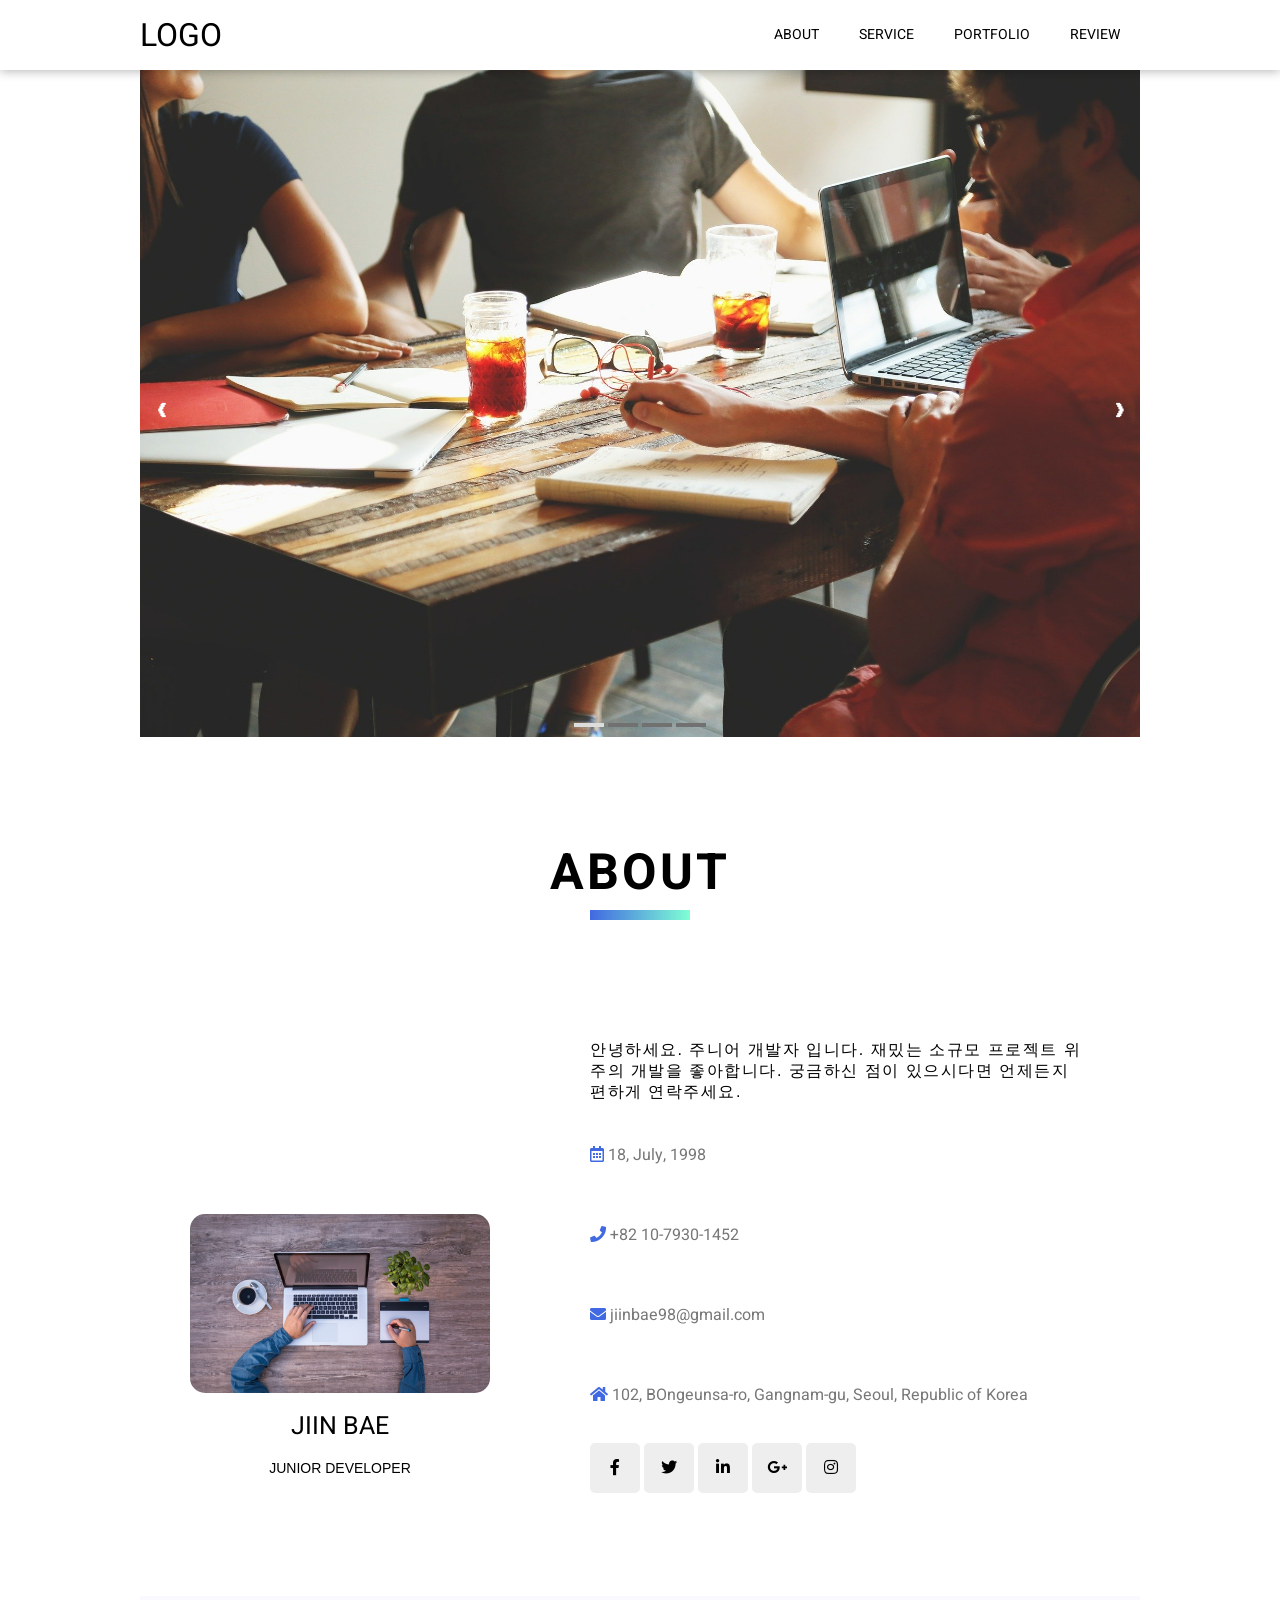
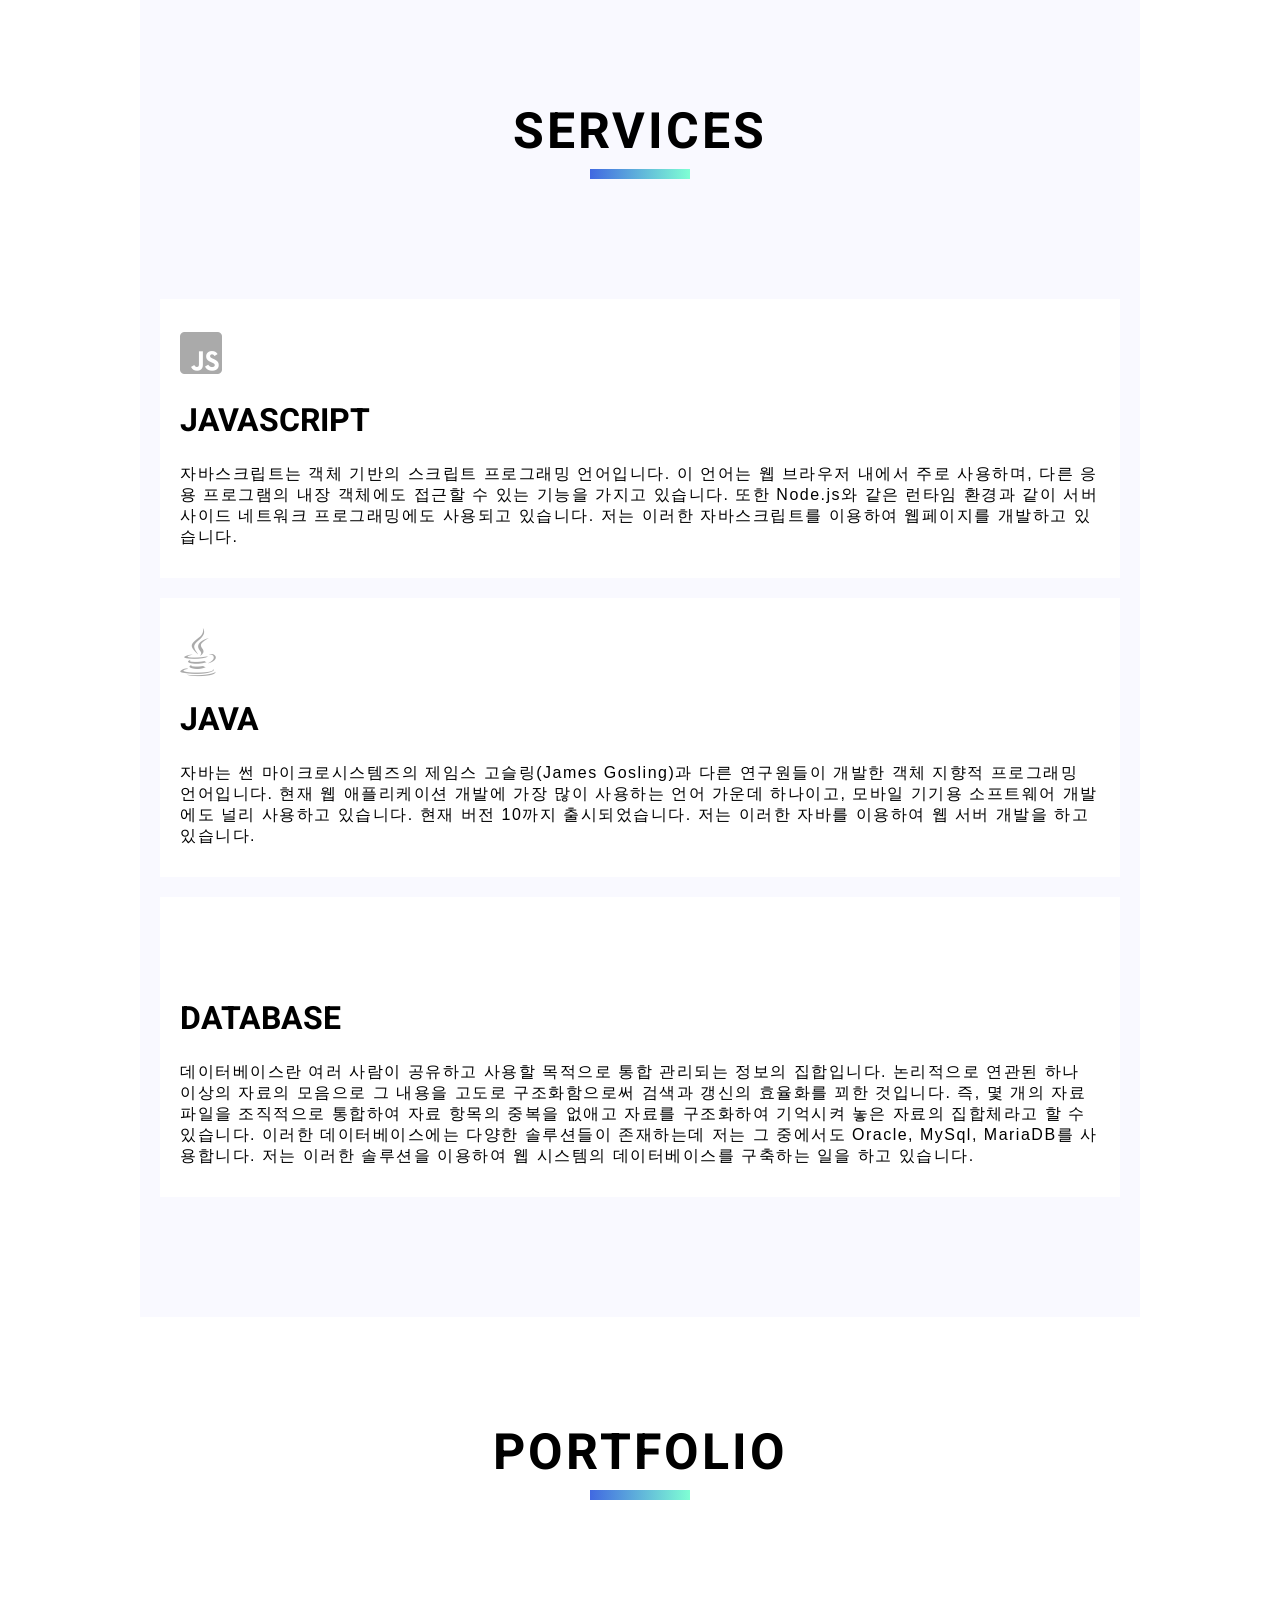
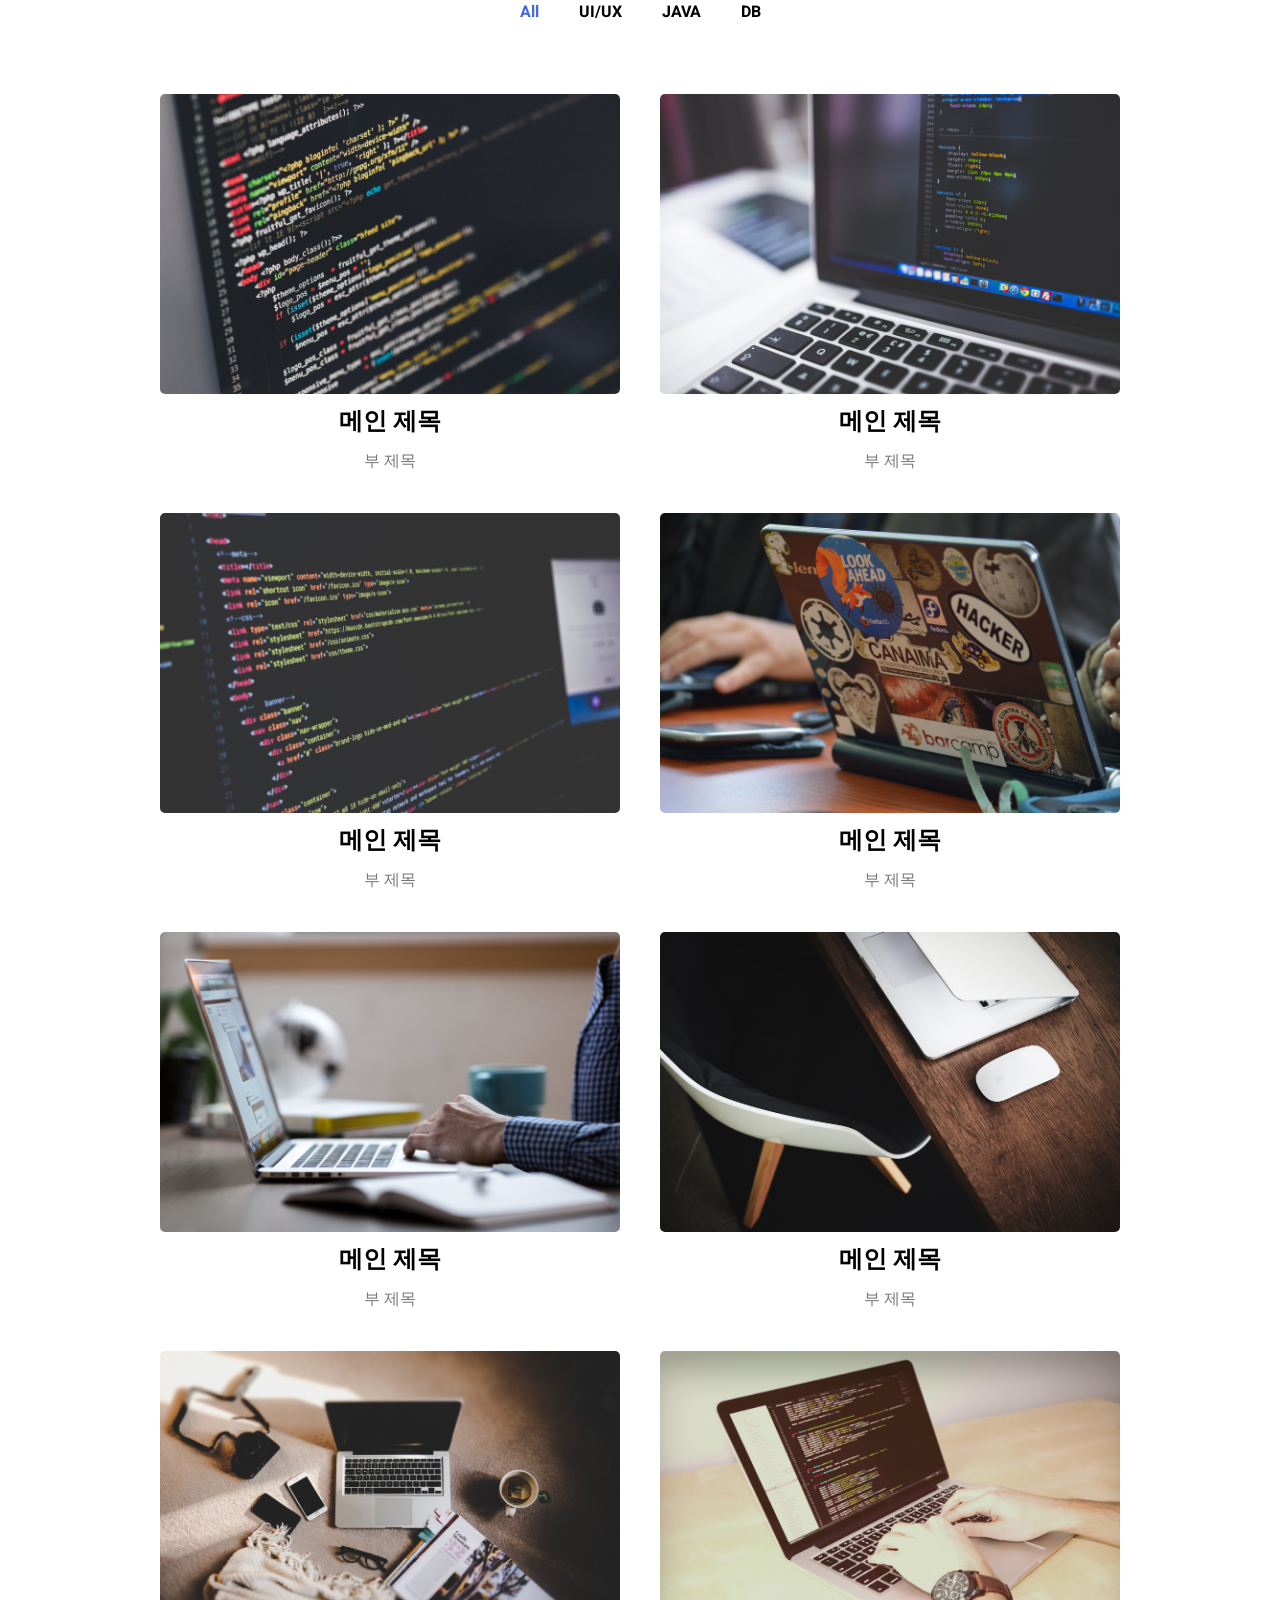
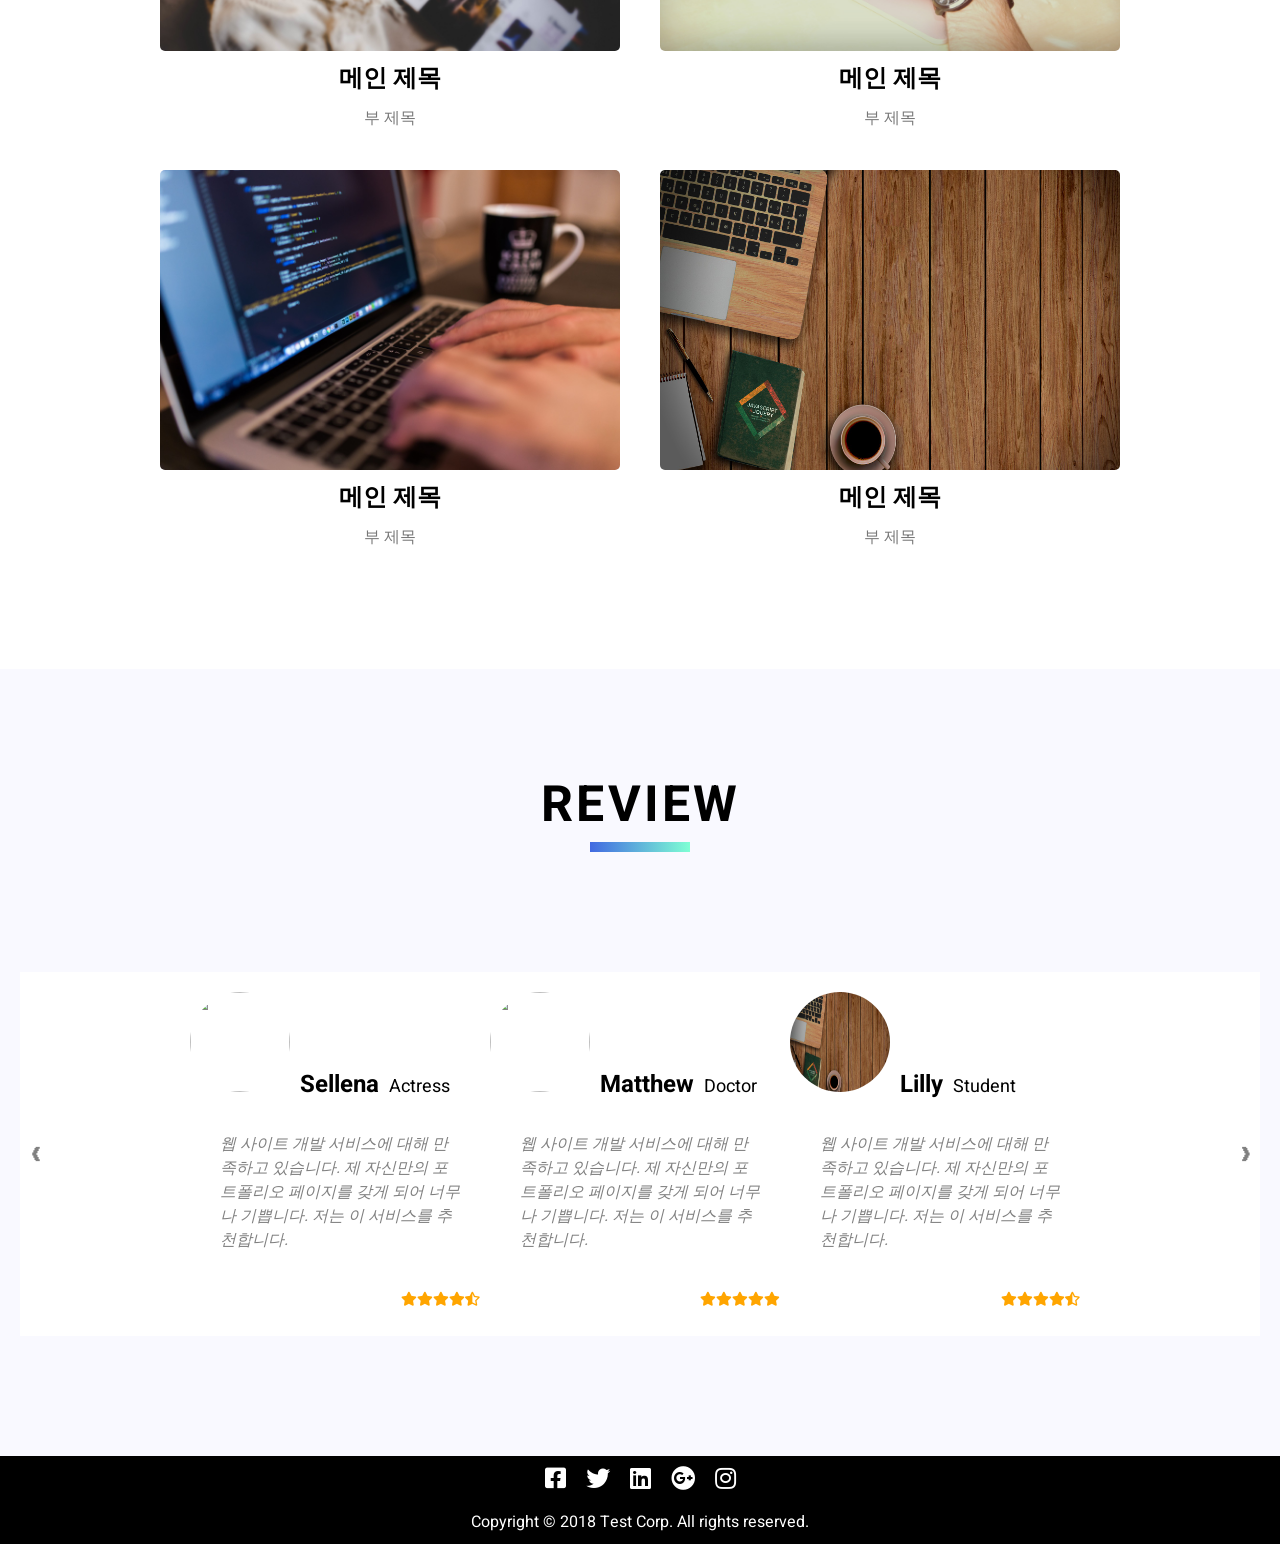
==== index.html @ 2b0decb5 "portfolio_page" ====
<!DOCTYPE html>
<html lang = "ko">

    <head>
        <meta charset= "UTF-8">
        <meta http-equiv= "X-UA-Compatible" content = "IE-edge">
        <meta name= "viewpoint" content = "width-device-width, initial-scale-1.0, maximum-scale-1.0, miminimum-scale-1.0, user-scalable-no">

        <title>Portfolio - Navbar </title>

        <link rel="stylesheet" href="https://use.fontawesome.com/releases/v5.13.0/css/all.css" integrity="sha384-Bfad6CLCknfcloXFOyFnlgtENryhrpZCe29RTifKEixXQZ38WheV+i/6YWSzkz3V" crossorigin="anonymous">
        <link href="https://fonts.googleapis.com/css2?family=Heebo:wght@100;300;400;500;700;800;900&display=swap" rel="stylesheet">
        
        <link rel = "stylesheet" href = "portfolio.css"
    </head>

    <body>
        <!-- navbar -->
        <header class="header-area navbar-fade" id="header">
            <nav class="navbar">
                <a class="navbar-brand" id="navbarBrand">logo</a>
                <a class="navbar-toggler" id="toggleBtn"><i class = "fa fa-bars"></i></a>
                <div class="navbar-menu" id="menu">
                    <div class="nav-item"><a class="nav-link" id="navbarAbout">about</a></div>
                    <div class="nav-item"><a class="nav-link" id="navbarService">service</a></div>
                    <div class="nav-item"><a class="nav-link" id="navbarPortfolio">portfolio</a></div>
                    <div class="nav-item"><a class="nav-link" id="navbarReview">review</a></div>
    
                </div>
            </nav>
        </header>
        
        <!-- imageSlider -->
        <div class="section-container">
            <div class="welcome-area">
                <div class="container">
                    <div class="image-slide fade">
                        <img src="image/startup-594091_1920.jpg">
                    </div>
                    <div class="image-slide fade">
                        <img src="image/pen-4337524_1920.jpg">
                    </div>
                    <div class="image-slide fade">
                        <img src="image/people-2557396_1920.jpg">
                    </div>
                    <div class="image-slide fade">
                        <img src="image/startup-593341_1920.jpg">
                    </div>

                    <a class="image-prev" id="imagePrev">&#10094;</a>
                    <a class="image-next" id="imageNext">&#10095;</a>

                    <div class="dots">
                        <span class="dot" id="firstDot"></span>
                        <span class="dot" id="secondDot"></span>
                        <span class="dot" id="thirdDot"></span>
                        <span class="dot" id="forthDot"></span>
                    </div>
                </div>
            </div>

            <!-- About -->
            <section class="about-area" id="about">
                <div class="title">
                    ABOUT
                </div>
                <div class="picture">
                    <img src="image/laptop-2838921_1920.jpg">
                    <div class="name">JIIN BAE</div>
                    <div class="description">JUNIOR DEVELOPER</div>
                </div>
                <div class="text">
                    <div class="intro">
                        안녕하세요. 주니어 개발자 입니다. 재밌는 소규모 프로젝트 위주의 개발을 좋아합니다. 궁금하신 점이 있으시다면 언제든지 편하게 연락주세요.
                    </div>
                    <ul>
                        <li>
                            <div class="info">
                                <i class="far fa-calendar-alt"></i> 18, July, 1998
                            </div>
                        </li>
                        <li>
                            <div class="info">
                                <i class="fa fa-phone"></i> +82 10-7930-1452
                            </div>
                        </li>
                        <li>
                            <div class="info">
                                <i class="fa fa-envelope"></i> jiinbae98@gmail.com
                            </div>
                        </li>
                        <li>
                            <div class="info">
                                <i class="fa fa-home"></i> 102, BOngeunsa-ro, Gangnam-gu, Seoul, Republic of Korea
                            </div>
                        </li>
                    </ul>
                    <div class="sns">
                        <a>
                            <i class="fab fa-facebook-f"></i>
                        </a>
                        <a>
                            <i class="fab fa-twitter"></i>
                        </a>
                        <a>
                            <i class="fab fa-linkedin-in"></i>
                        </a>
                        <a>
                            <i class="fab fa-google-plus-g"></i>
                        </a>
                        <a>
                            <i class="fab fa-instagram"></i>
                        </a>
                    </div>
                </div>
            </section>

            <!-- services -->
            <section class="services-area" id="service">
                <div class="title">
                    SERVICES
                </div>
                <div class="container">
                    <div class="item">
                        <div class="icon"><span><i class="fab fa-js-square"></i></span></div>
                        <div class="service">JAVASCRIPT</div>
                        <div class="content">자바스크립트는 객체 기반의 스크립트 프로그래밍 언어입니다. 이 언어는 웹 브라우저 내에서 주로 사용하며, 다른 응용 프로그램의 내장 객체에도 접근할 수 있는 기능을 가지고 있습니다. 또한 Node.js와 같은 런타임 환경과 같이 서버 사이드 네트워크 프로그래밍에도 사용되고 있습니다. 저는 이러한 자바스크립트를 이용하여 웹페이지를 개발하고 있습니다.</div>
                    </div>
                    <div class="item">
                        <div class="icon"><span><i class="fab fa-java"></i></span></div>
                        <div class="service">JAVA</div>
                        <div class="content">자바는 썬 마이크로시스템즈의 제임스 고슬링(James Gosling)과 다른 연구원들이 개발한 객체 지향적 프로그래밍 언어입니다. 현재 웹 애플리케이션 개발에 가장 많이 사용하는 언어 가운데 하나이고, 모바일 기기용 소프트웨어 개발에도 널리 사용하고 있습니다. 현재 버전 10까지 출시되었습니다. 저는 이러한 자바를 이용하여 웹 서버 개발을 하고 있습니다.</div>
                    </div>
                    <div class="item">
                        <div class="icon"><span><i class="fab fa-database"></i></span></div>
                        <div class="service">DATABASE</div>
                        <div class="content">데이터베이스란 여러 사람이 공유하고 사용할 목적으로 통합 관리되는 정보의 집합입니다. 논리적으로 연관된 하나 이상의 자료의 모음으로 그 내용을 고도로 구조화함으로써 검색과 갱신의 효율화를 꾀한 것입니다. 즉, 몇 개의 자료 파일을 조직적으로 통합하여 자료 항목의 중복을 없애고 자료를 구조화하여 기억시켜 놓은 자료의 집합체라고 할 수 있습니다. 이러한 데이터베이스에는 다양한 솔루션들이 존재하는데 저는 그 중에서도 Oracle, MySql, MariaDB를 사용합니다. 저는 이러한 솔루션을 이용하여 웹 시스템의 데이터베이스를 구축하는 일을 하고 있습니다.</div>
                    </div>
                </div>
            </section>

            <!-- portfolio -->
            <section class="portfolio-area" id="portfolio">
                <div class="title">
                    PORTFOLIO
                </div>
                <div class="filter">
                    <ul class="list">
                        <li class="listItem active" id="all">
                            All
                        </li>
                        <li class="listItem" id="uiux">
                            UI/UX
                        </li>
                        <li class="listItem" id="java">
                            JAVA
                        </li>
                        <li class="listItem" id="db">
                            DB
                        </li>
                    </ul>
                </div>
                <div class="container">
                    <div class="filterItem db">
                        <div class="image">
                            <div class="overlay"><i class="far fa-image"></i></div>
                            <img src="image/1.jpg">
                        </div>
                        <div class="main">
                            메인 제목
                        </div>
                        <div class="sub">
                            부 제목
                        </div>
                        <div class="text">
                            포트폴리오 상세 설명
                        </div>
                    </div>
                    <div class="filterItem java">
                        <div class="image">
                            <div class="overlay"><i class="far fa-image"></i></div>
                            <img src="image/2.jpg">
                        </div>
                        <div class="main">
                            메인 제목
                        </div>
                        <div class="sub">
                            부 제목
                        </div>
                        <div class="text">
                            포트폴리오 상세 설명
                        </div>
                    </div>
                    <div class="filterItem uiux java">
                        <div class="image">
                            <div class="overlay"><i class="far fa-image"></i></div>
                            <img src="image/3.jpg">
                        </div>
                        <div class="main">
                            메인 제목
                        </div>
                        <div class="sub">
                            부 제목
                        </div>
                        <div class="text">
                            포트폴리오 상세 설명
                        </div>
                    </div>
                    <div class="filterItem uiux">
                        <div class="image">
                            <div class="overlay"><i class="far fa-image"></i></div>
                            <img src="image/4.jpg">
                        </div>
                        <div class="main">
                            메인 제목
                        </div>
                        <div class="sub">
                            부 제목
                        </div>
                        <div class="text">
                            포트폴리오 상세 설명
                        </div>
                    </div>
                    <div class="filterItem java">
                        <div class="image">
                            <div class="overlay"><i class="far fa-image"></i></div>
                            <img src="image/5.jpg">
                        </div>
                        <div class="main">
                            메인 제목
                        </div>
                        <div class="sub">
                            부 제목
                        </div>
                        <div class="text">
                            포트폴리오 상세 설명
                        </div>
                    </div>
                    <div class="filterItem db">
                        <div class="image">
                            <div class="overlay"><i class="far fa-image"></i></div>
                            <img src="image/6.jpg">
                        </div>
                        <div class="main">
                            메인 제목
                        </div>
                        <div class="sub">
                            부 제목
                        </div>
                        <div class="text">
                            포트폴리오 상세 설명
                        </div>
                    </div>
                    <div class="filterItem uiux">
                        <div class="image">
                            <div class="overlay"><i class="far fa-image"></i></div>
                            <img src="image/7.jpg">
                        </div>
                        <div class="main">
                            메인 제목
                        </div>
                        <div class="sub">
                            부 제목
                        </div>
                        <div class="text">
                            포트폴리오 상세 설명
                        </div>
                    </div>
                    <div class="filterItem db">
                        <div class="image">
                            <div class="overlay"><i class="far fa-image"></i></div>
                            <img src="image/8.jpg">
                        </div>
                        <div class="main">
                            메인 제목
                        </div>
                        <div class="sub">
                            부 제목
                        </div>
                        <div class="text">
                            포트폴리오 상세 설명
                        </div>
                    </div>
                    <div class="filterItem java db">
                        <div class="image">
                            <div class="overlay"><i class="far fa-image"></i></div>
                            <img src="image/9.jpg">
                        </div>
                        <div class="main">
                            메인 제목
                        </div>
                        <div class="sub">
                            부 제목
                        </div>
                        <div class="text">
                            포트폴리오 상세 설명
                        </div>
                    </div>
                    <div class="filterItem uiux db">
                        <div class="image">
                            <div class="overlay"><i class="far fa-image"></i></div>
                            <img src="image/10.jpg">
                        </div>
                        <div class="main">
                            메인 제목
                        </div>
                        <div class="sub">
                            부 제목
                        </div>
                        <div class="text">
                            포트폴리오 상세 설명
                        </div>
                    </div>
                </div>
            </section>
        </div>

        <!-- review -->
        <section class="review-area" id="review">
			<div class="title">
				REVIEW
			</div>
			<div class="container">

				<a class="review-prev" id="reviewPrev">&#10094;</a>
				<a class="review-next" id="reviewNext">&#10095;</a>

				<div class="review-slide res-show">
					<div class="image">
						<img src="img/profile/actress-2868705_1920.jpg">
					</div>
					<div class="name">
						Sellena
					</div>
					<div class="job">
						Actress
					</div>
					<div class="text">
						<i>
						웹 사이트 개발 서비스에 대해 만족하고 있습니다. 제 자신만의 포트폴리오 페이지를 갖게 되어 너무나 기쁩니다. 저는 이 서비스를 추천합니다.</i>
					</div>
					<div class="rating">
						<span class="fas fa-star"></span>
						<span class="fas fa-star"></span>
						<span class="fas fa-star"></span>
						<span class="fas fa-star"></span>
						<span class="fas fa-star-half-alt"></span>
					</div>
				</div>

				<div class="review-slide show">
					<div class="image">
						<img src="img/profile/adult-1845814_1920.jpg">
					</div>
					<div class="name">
						Matthew
					</div>
					<div class="job">
						Doctor
					</div>
					<div class="text">
						<i>
						웹 사이트 개발 서비스에 대해 만족하고 있습니다. 제 자신만의 포트폴리오 페이지를 갖게 되어 너무나 기쁩니다. 저는 이 서비스를 추천합니다.</i>
					</div>
					<div class="rating">
						<span class="fas fa-star"></span>
						<span class="fas fa-star"></span>
						<span class="fas fa-star"></span>
						<span class="fas fa-star"></span>
						<span class="fas fa-star"></span>
					</div>
				</div>

				<div class="review-slide show">
					<div class="image">
						<img src="image/10.jpg">
					</div>
					<div class="name">
						Lilly
					</div>
					<div class="job">
						Student
					</div>
					<div class="text">
						<i>
						웹 사이트 개발 서비스에 대해 만족하고 있습니다. 제 자신만의 포트폴리오 페이지를 갖게 되어 너무나 기쁩니다. 저는 이 서비스를 추천합니다.</i>
					</div>
					<div class="rating">
						<span class="fas fa-star"></span>
						<span class="fas fa-star"></span>
						<span class="fas fa-star"></span>
						<span class="fas fa-star"></span>
						<span class="fas fa-star-half-alt"></span>
					</div>
				</div>

				<div class="review-slide hide">
					<div class="image">
						<img src="image/10.jpg">
					</div>
					<div class="name">
						Adela
					</div>
					<div class="job">
						Lawyer
					</div>
					<div class="text">
						<i>
						웹 사이트 개발 서비스에 대해 만족하고 있습니다. 제 자신만의 포트폴리오 페이지를 갖게 되어 너무나 기쁩니다. 저는 이 서비스를 추천합니다.</i>
					</div>
					<div class="rating">
						<span class="fas fa-star"></span>
						<span class="fas fa-star"></span>
						<span class="fas fa-star"></span>
						<span class="fas fa-star"></span>
						<span class="fas fa-star-half-alt"></span>
					</div>
				</div>

				<div class="review-slide hide">
					<div class="image">
						<img src="image/10.jpg">
					</div>
					<div class="name">
						Bella
					</div>
					<div class="job">
						Artist
					</div>
					<div class="text">
						<i>
						웹 사이트 개발 서비스에 대해 만족하고 있습니다. 제 자신만의 포트폴리오 페이지를 갖게 되어 너무나 기쁩니다. 저는 이 서비스를 추천합니다.</i>
					</div>
					<div class="rating">
						<span class="fas fa-star"></span>
						<span class="fas fa-star"></span>
						<span class="fas fa-star"></span>
						<span class="fas fa-star"></span>
						<span class="fas fa-star-half-alt"></span>
					</div>
				</div>

				<div class="review-slide hide">
					<div class="image">
						<img src="image/10.jpg">
					</div>
					<div class="name">
						Chloe
					</div>
					<div class="job">
						Florist
					</div>
					<div class="text">
						<i>
						웹 사이트 개발 서비스에 대해 만족하고 있습니다. 제 자신만의 포트폴리오 페이지를 갖게 되어 너무나 기쁩니다. 저는 이 서비스를 추천합니다.</i>
					</div>
					<div class="rating">
						<span class="fas fa-star"></span>
						<span class="fas fa-star"></span>
						<span class="fas fa-star"></span>
						<span class="fas fa-star"></span>
						<span class="far fa-star"></span>
					</div>
				</div>

				<div class="review-slide hide">
					<div class="image">
						<img src="image/10.jpg">
					</div>
					<div class="name">
						Donna
					</div>
					<div class="job">
						Engineer
					</div>
					<div class="text">
						<i>
						웹 사이트 개발 서비스에 대해 만족하고 있습니다. 제 자신만의 포트폴리오 페이지를 갖게 되어 너무나 기쁩니다. 저는 이 서비스를 추천합니다.</i>
					</div>
					<div class="rating">
						<span class="fas fa-star"></span>
						<span class="fas fa-star"></span>
						<span class="fas fa-star"></span>
						<span class="fas fa-star"></span>
						<span class="far fa-star"></span>
					</div>
				</div>

				<div class="review-slide hide">
					<div class="image">
						<img src="image/10.jpg">
					</div>
					<div class="name">
						Ellen
					</div>
					<div class="job">
						Broadcaster
					</div>
					<div class="text">
						<i>
						웹 사이트 개발 서비스에 대해 만족하고 있습니다. 제 자신만의 포트폴리오 페이지를 갖게 되어 너무나 기쁩니다. 저는 이 서비스를 추천합니다.</i>
					</div>
					<div class="rating">
						<span class="fas fa-star"></span>
						<span class="fas fa-star"></span>
						<span class="fas fa-star"></span>
						<span class="fas fa-star-half-alt"></span>
						<span class="far fa-star"></span>
					</div>
				</div>

				<div class="review-slide hide">
					<div class="image">
						<img src="image/10.jpg">
					</div>
					<div class="name">
						Grace
					</div>
					<div class="job">
						Actor
					</div>
					<div class="text">
						<i>
						웹 사이트 개발 서비스에 대해 만족하고 있습니다. 제 자신만의 포트폴리오 페이지를 갖게 되어 너무나 기쁩니다. 저는 이 서비스를 추천합니다.</i>
					</div>
					<div class="rating">
						<span class="fas fa-star"></span>
						<span class="fas fa-star"></span>
						<span class="fas fa-star"></span>
						<span class="fas fa-star-half-alt"></span>
						<span class="far fa-star"></span>
					</div>
				</div>

				<div class="review-slide hide">
					<div class="image">
						<img src="image/10.jpg">
					</div>
					<div class="name">
						Jane
					</div>
					<div class="job">
						Model
					</div>
					<div class="text">
						<i>
						웹 사이트 개발 서비스에 대해 만족하고 있습니다. 제 자신만의 포트폴리오 페이지를 갖게 되어 너무나 기쁩니다. 저는 이 서비스를 추천합니다.</i>
					</div>
					<div class="rating">
						<span class="fas fa-star"></span>
						<span class="fas fa-star"></span>
						<span class="fas fa-star"></span>
						<span class="fas fa-star"></span>
						<span class="far fa-star"></span>
					</div>
				</div>

				<div class="review-slide hide">
					<div class="image">
						<img src="image/10.jpg">
					</div>
					<div class="name">
						Joy
					</div>
					<div class="job">
						Accountant
					</div>
					<div class="text">
						<i>
						웹 사이트 개발 서비스에 대해 만족하고 있습니다. 제 자신만의 포트폴리오 페이지를 갖게 되어 너무나 기쁩니다. 저는 이 서비스를 추천합니다.</i>
					</div>
					<div class="rating">
						<span class="fas fa-star"></span>
						<span class="fas fa-star"></span>
						<span class="fas fa-star"></span>
						<span class="fas fa-star"></span>
						<span class="far fa-star"></span>
					</div>
				</div>

				<div class="review-slide hide">
					<div class="image">
						<img src="image/10.jpg">
					</div>
					<div class="name">
						Sellena
					</div>
					<div class="job">
						Actress
					</div>
					<div class="text">
						<i>
						웹 사이트 개발 서비스에 대해 만족하고 있습니다. 제 자신만의 포트폴리오 페이지를 갖게 되어 너무나 기쁩니다. 저는 이 서비스를 추천합니다.</i>
					</div>
					<div class="rating">
						<span class="fas fa-star"></span>
						<span class="fas fa-star"></span>
						<span class="fas fa-star"></span>
						<span class="fas fa-star"></span>
						<span class="fas fa-star-half-alt"></span>
					</div>
				</div>

				<div class="review-slide hide">
					<div class="image">
						<img src="image/10.jpg">
					</div>
					<div class="name">
						Matthew
					</div>
					<div class="job">
						Doctor
					</div>
					<div class="text">
						<i>
						웹 사이트 개발 서비스에 대해 만족하고 있습니다. 제 자신만의 포트폴리오 페이지를 갖게 되어 너무나 기쁩니다. 저는 이 서비스를 추천합니다.</i>
					</div>
					<div class="rating">
						<span class="fas fa-star"></span>
						<span class="fas fa-star"></span>
						<span class="fas fa-star"></span>
						<span class="fas fa-star"></span>
						<span class="fas fa-star"></span>
					</div>
				</div>
			</div>
        </section>
    </div> 

    <!-- footer -->
    <footer class="footer-area">
		<div class="sns">
			<div class="item" id="facebook"><i class="fab fa-facebook-square"></i></div>
			<div class="item" id="twitter"><i class="fab fa-twitter"></i></div>
			<div class="item" id="linkedin"><i class="fab fa-linkedin"></i></div>
			<div class="item" id="google"><i class="fab fa-google-plus"></i></div>
			<div class="item" id="instagram"><i class="fab fa-instagram"></i></div>
		</div>
		<div class="info">
			<p>Copyright © 2018 Test Corp. All rights reserved.</p>
		</div>
    </footer>
      
        <div id="portfolioModal" class="modal">
            <span class="close" id="modalClose">&times;</span>
            <div class="container">
                <img id="modalImage">
                <div id="modalMain" class="modal-main"></div>
                <div id="modalSub" class="modal-sub"></div>
                <div id="modalText" class="modal-text"></div>
            </div>
        </div>
        <script src = "portfolio.js"></script>
    </body>
</html>
---- portfolio.css ----
* {
    margin: 0;
    padding: 0;
    font-size: 0;
}

body {
    box-sizing: border-box;
    -webkit-box-sizing: border-box;
    -moz-box-sizing: border-box;
    word-break: break-all;
    font-family: "heebo", sans-serif;
}

img {
    width: 100%;
    height: 100%;
}

a {
    text-decoration: none;
    font-size: 14px;
    text-transform: uppercase;
}

ul {
    list-style-type: none;
}

.header-area {
    position: relative;
    top: 0;
    left: 0;
    width: 100%;
    z-index: 99;
    background-color: white;
    box-shadow: 0 1px 10px rgba(0, 0, 0, 0.3);
}

.navbar-fade {
    animation-name: navbar-fade;
    animation-duration: 0.5s;
    -webkit-animation-name: navbar-fade;
    -webkit-animation-duration: 0.5s;
}

@keyframes navbar-fade{
    from {opacity: .4;}
    to {opacity: 1;}
}

@-webkit-keyframes navbar-fade{
    from {opacity: .4;}
    to {opacity: 1;}
}

.header-area .navbar-fixed {
    position: fixed;
}

.header-area > .navbar {
    width: calc(100% - 120px);
    margin: 0 60px;
    overflow: hidden;
}

@media (min-width: 992px) {
    .header-area > .navbar {
        max-width: 900px;
        margin: 0 auto;
    }
}

@media (min-width: 1200px) {
    .header-area > .navbar {
        max-width: 1000px;
    }
}

.header-area > .navbar > .navbar-brand {
    display: inline-block;
    position: absolute;
    top: 50%;
    transform: translateY(-50%);
    font-size: 32px;
    cursor: pointer;
}

.header-area > .navbar > .navbar-toggler * {
    font-size: 32px;
}

.header-area > .navbar > .navbar-toggler {
    float: right;
    height: 70px;
    line-height: 70px;
    font-size: 32px;
    cursor: pointer;
}

@media (min-width: 992px) {
    .header-area > .navbar > .navbar-toggler {
        display: none;
    } 
}

.header-area > .navbar > .navbar-menu {
    position: absolute;
    background-color: rgba(0, 0, 0, 0.5);
    top: 70px;
    left: 0;
    width: 100%;
    height: 0;
    transition: 0.5s ease;
    overflow: hidden;
}

.header-area > .navbar > .navbar-menu.show {
    height: 200px;
}

.header-area > .navbar > .navbar-menu > .nav-item {
    float: none;
    display: block;
    height: 50px;
    line-height: 50px;
}

.header-area > .navbar > .navbar-menu > .nav-item:hover * {
    background-color: rgba(0, 0, 0, 0.4);
}

.header-area > .navbar > .navbar-menu > .nav-item > .nav-link {
    display: block;
    padding-left: 50px;
    color: white;
    cursor: pointer;
}

@media (min-width: 992px) {
    .header-area > .navbar > .navbar-menu {
        position: relative;
        background-color: transparent;
        float: right;
        top: 0;
        width: auto;
        height: auto;
        transition: none;
    }

    .header-area > .navbar > .navbar-menu.show {
        height: auto;
    }

    .header-area > .navbar > .navbar-menu > .nav-item {
        display: inline-block;
        height: 70px;
        line-height: 70px;
    }

    .header-area > .navbar > .navbar-menu > .nav-item:hover * {
        background-color: transparent;
    }

    .header-area > .navbar > .navbar-menu > .nav-item > .nav-link {
        display: block;
        padding: 0 20px;
        color: black;
    }
}

/* imageSlider */
.section-container {
    max-width: 1000px;
    margin: 0 auto;
}

.welcome-area {
    height: auto;
}

.welcome-area > .container {
    position: relative;
    height: 100%;
}

.welcome-area > .container > .image-slide {
    height: 100%;
}

.welcome-area > .container > .image-prev,
.welcome-area > .container > .image-next {
    cursor: pointer;
    position: absolute;
    top: 50%;
    width: auto;
    padding: 16px;
    margin-top: -22px;
    color:  white;
    font-weight: bold;
    font-size: 18px;
    transition: 0.6s ease;
    border-radius: 0 3px 3px 0;
    user-select: none;
}

.welcome-area > .container > .image-next {
    right: 0;
    border-radius: 3px 0 0 3px;
}

.welcome-area > .container > .image-prev:hover,
.welcome-area > .container > .image-next:hover {
    background-color: rgba(0, 0, 0, 0.8);
}

.welcome-area > .container > .dots {
    position: absolute;
    width: 100%;
    bottom: 10px;
    text-align: center;
}

.welcome-area > .container > .dots > .dot {
    cursor: pointer;
    height: 4px;
    width: 30px;
    margin: 0 2px;
    background-color: #717171;
    display: inline-block;
    transition: background-color 0.6s ease;
}

.welcome-area > .container > .dots > .dot.active,
.welcome-area > .container > .dots > .dot:hover {
    background-color: #ddd;
}

.welcome-area > .container > .fade {
    animation-name: fade;
    animation-duration: 1.5s;
    -webkit-animation-name: fade;
    -webkit-animation-duration: 1.5s;
}

@keyframes fade {
    from {opacity: .4;}
    to {opacity: 1;}
}
@-webkit-keyframes fade {
    from {opacity: .4;}
    to {opacity: 1;}
}

/* about */
section {
    padding: 100px 0;
}

.title {
    font-size: 50px;
    font-weight: bold;
    text-align: center;
    letter-spacing: 3px;
    padding-bottom: 100px;
}

.title::after {
    content: "";
    display: block;
    width: 100px;
    height: 10px;
    margin: 0 auto;
    background-image: linear-gradient(to right, royalblue, aquamarine);
}

.about-area {
    height: auto;
    position: relative;
}

.about-area > .picture {
    display: block;
    text-align: center;
    padding: 20px;  
}

@media (min-width: 992px) {
    .about-area > .picture {
        width: calc(40% - 40px);
        display: inline-block;
    }
}

.about-area > .picture > img {
    max-width: 300px;
    max-height: 300px;
    border-radius: 15px;
}

.about-area > .picture > .name {
    font-size: 25px;
    text-align: center;
    padding: 15px 0;
}

.about-area > .picture > .description {
    font-size: 14px;
    font-family: 'Noto Sans KR', sans-serif;
}

.about-area > .text {
    display: block;
    padding: 30px;
}

@media (min-width: 992px) {
    .about-area > .text {
        width: calc(60% - 100px);
        display: inline-block;
        padding: 0 50px;
    }
}

.about-area > .text * {
    font-size: 16px;
}

.about-area > .text > .intro {
    padding: 20px 0;
    font-family: 'Noto Sans KR', sans-serif;
    letter-spacing: 1.5px;
}

.about-area > .text > ul > li {
    padding: 20px 0;
}

.about-area > .text > ul > li {
    height: 40px;
}

.about-area > .text > ul > li > .info {
    color:  #777;
}

.about-area > .text > ul > li > .info > i {
    color: royalblue;
}

.about-area > .text > .sns {
    text-align: right;
}

@media (min-width: 992px) {
    .about-area > .text > .sns {
        text-align: left;
    }
}

.about-area > .text > .sns > a {
    width: 50px;
    line-height: 50px;
    background-color: #eee;
    border-radius: 5px;
    font-size: 16px;
    display: inline-block;
    text-align: center;
    cursor: pointer;
}

.about-area > .text > .sns > a:hover {
    background-image: linear-gradient(to right, royalblue, aquamarine);
}

/* services */
.services-area {
    height: auto;
    background-color: #f9f9ff;
}

.services-area > .container {
    text-align: center;
}

.services-area > .container > .item {
    height: auto;
    background-color: white;
    padding: 20px;
    margin: 20px;
    text-align: left;
    transition: all 0.5s ease;
}

.services-area > .container > .itemLhover {
    transform: scale(1.015);
    box-shadow: 0 6px 20px 0 rgba(0, 0, 0, 0.2);
}

.services-area > .container > .item > .icon {
    padding: 10px 0;
    display: inline-block;
}

.services-area > .container > .item > .icon > span > i {
    font-size: 48px;
    color: #aaa;
}

.services-area > .container > .item > .service {
    font-size: 32px;
    font-weight: bold;
    padding: 10px 0;
}

.services-area > .container > .item > .content {
    font-size: 16px;
    font-family: 'Noto Sans KR', sans-serif;
    letter-spacing: 1.5px;
    padding:  10px 0;
}

/* portfolio */

.portfolio-area {
	height: auto;
}

.portfolio-area > .filter > .list {
	text-align: center;
}

.portfolio-area > .filter > .list > .listItem {
	display: inline-block;
	font-weight: bold;
	padding: 0 20px;
	font-size: 16px;
	cursor: pointer;
}

.portfolio-area > .filter > .list > .listItem:hover,
.portfolio-area > .filter > .list > .listItem.active {
	color: royalblue;
}

.portfolio-area > .container {
	padding-top: 50px;
}

.portfolio-area > .container > .filterItem {
	display: none;
	width: calc(100% - 40px);
	margin: 20px;
	text-align: center;
}

@media (min-width: 992px) {
	.portfolio-area > .container > .filterItem {
		width: calc(50% - 40px);
	}
}

.portfolio-area > .container > .filterItem.show {
	display: inline-block;
}

.portfolio-area > .container > .filterItem > .image {
	position: relative;
	max-height: 700px;
}

@media (min-width: 992px) {
	.portfolio-area > .container > .filterItem > .image {
		height: 300px;
	}
}

.portfolio-area > .container > .filterItem > .image > .overlay {
	position: absolute;
	top: 0;
	left: 0;
	width: 100%;
	height: 100%;
	opacity: 0;
	transition: all 0.3s ease;
	cursor: pointer;
}

.portfolio-area > .container > .filterItem > .image:hover > .overlay {
	background-image: linear-gradient(to right, royalblue , aquamarine);
	opacity: 0.9;
}

.portfolio-area > .container > .filterItem > .image > .overlay > i {
	position: absolute;
	top: 50%;
	left: 50%;
	transform: translate(-50%, -50%);
	color: white;
	font-size: 48px;
}

.portfolio-area > .container > .filterItem > .image > img {
	border-radius: 5px;
}

.portfolio-area > .container > .filterItem > .main {
	font-size: 24px;
	font-weight: bold;
	padding: 10px 0;
}

.portfolio-area > .container > .filterItem > .sub {
	font-size: 16px;
	color: #777;
}

.portfolio-area > .container > .filterItem > .text {
	display: none;
}

#portfolioModal {
	display: none;
	position: fixed; 
	z-index: 100;
	left: 0;
	top: 0;
	width: 100%;
	height: 100%;
	overflow: auto;
	background-color: rgba(0,0,0,0.9);
	text-align: center;
	overflow: hidden;
}

#portfolioModal > .close {
	display: block;
	text-align: right;
	color: #f1f1f1;
	font-size: 40px;
	font-weight: bold;
	transition: 0.3s;
	cursor: pointer;
	padding: 0 20px;
}

#portfolioModal > .close:hover,
#portfolioModal > .close:focus {
	color: #bbb;
}

#portfolioModal > .container {
	width: 100%;
	height: auto;
}

#portfolioModal > .container > img {
	width: calc(100% - 40px);
	padding: 20px;
}

@media (min-width: 992px) {
	#portfolioModal > .container > img {
		max-width: 700px;
	}
}

#portfolioModal > .container > .modal-main {
	position: relative;
	font-size: 24px;
	font-weight: bold;
	color: white;
	padding: 10px 0;
}

#portfolioModal > .container > .modal-sub {
	font-size: 20px;
	color: white;
	padding: 10px 0;
}

#portfolioModal > .container > .modal-text {
	font-size: 16px;
	color: #bbb;
}

/* review */
.review-area {
	height: auto;
	background-color: #f9f9ff;
}

.review-area > .container {
	position: relative;
	text-align: center;
	background-color: white;
	margin: 20px;
	padding: 40px;
}

@media (min-width: 992px) {
	.review-area > .container {
		padding: 20px 0;
	}
}

.review-area > .container > .review-prev,
.review-area > .container > .review-next {
	display: inline-block;
	position: absolute;
	top: 50%;
	transform: translateY(-50%);
	color: gray;
	font-weight: bold;
	font-size: 18px;
	transition: 0.6s ease;
	user-select: none;
	padding: 10px;
	cursor: pointer;
}

.review-area > .container > .review-prev {
	left: 0;
}

.review-area > .container > .review-next {
	right: 0;
}

.review-area > .container > .review-prev:hover,
.review-area > .container > .review-next:hover {
	color: rgba(0, 0, 0, 0.9);
}

.review-area > .container > .review-slide {
	display: inline-block;
	width: 100%;
	text-align: left;
}

@media (min-width: 992px) {
	.review-area > .container > .review-slide {
		width: 300px;
	}
}

.review-area > .container > .review-slide.res-show {
	display: inline-block;
}

.review-area > .container > .review-slide.show {
	display: none;
}

@media (min-width: 992px) {
	.review-area > .container > .review-slide.show {
		display: inline-block;
	}
}

.review-area > .container > .review-slide.hide {
	display: none;
}

.review-area > .container > .review-slide > .image {
	display: inline-block;
}

.review-area > .container > .review-slide > .image > img {
	width: 100px;
	height: 100px;
	border-radius: 50%;
}

.review-area > .container > .review-slide > .name {
	display: inline-block;
	font-size: 24px;
	font-weight: bold;
	padding: 0 10px;
}

.review-area > .container > .review-slide > .job {
	display: inline-block;
	font-size: 18px;
}

.review-area > .container > .review-slide > .text {
	padding: 30px;
}

.review-area > .container > .review-slide > .text > i {
	font-size: 16px;
	color: gray;
}

.review-area > .container > .review-slide > .rating {
	text-align: right;
	padding: 10px;
}

.review-area > .container > .review-slide > .rating > span {
	font-size: 14px;
	color: orange;
}

/* footer */
.footer-area {
	height: auto;
	text-align: center;
	background-color: black;
}

.footer-area * {
	color: white;
}

.footer-area > .sns > .item {
	display: inline-block;
	padding: 10px;
	cursor: pointer;
}

.footer-area > .sns > .item > i {
	font-size: 24px;
}

.footer-area > .info > p {
	font-size: 16px;
	padding: 10px 0;
}
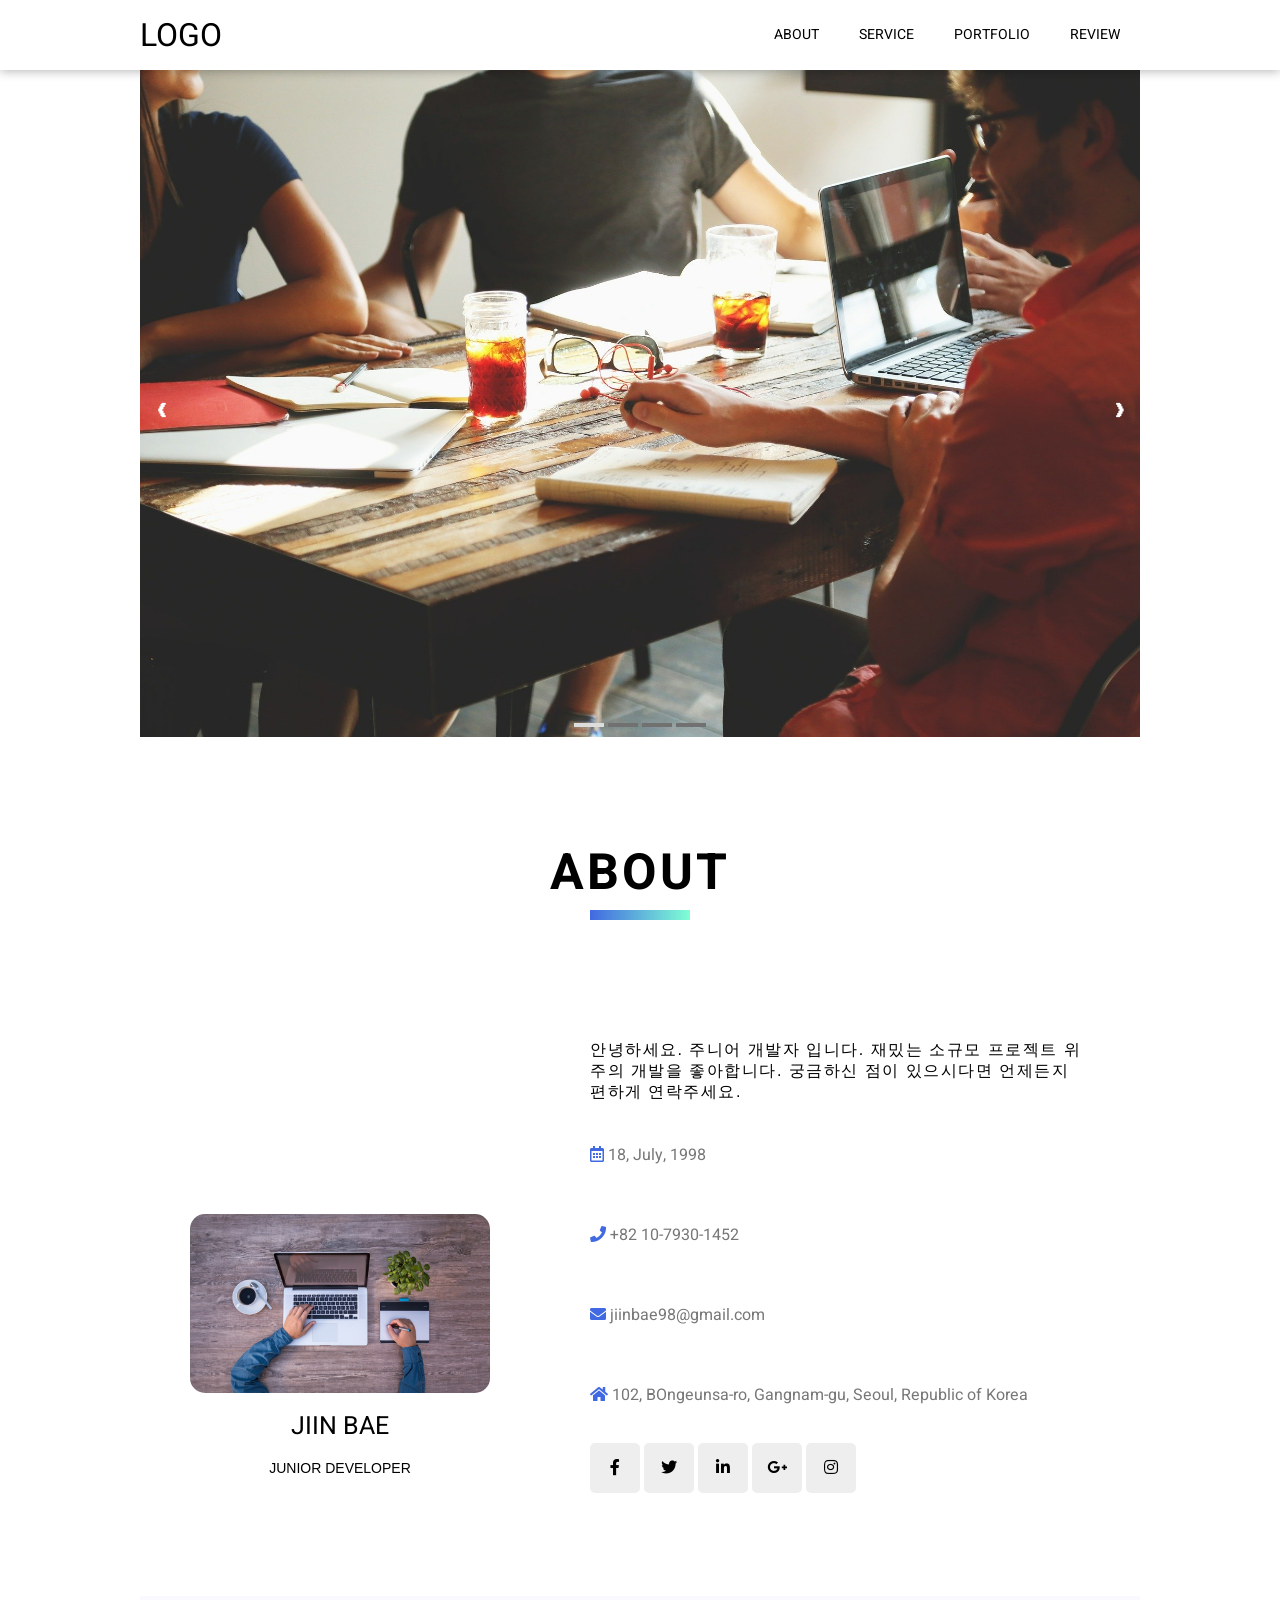
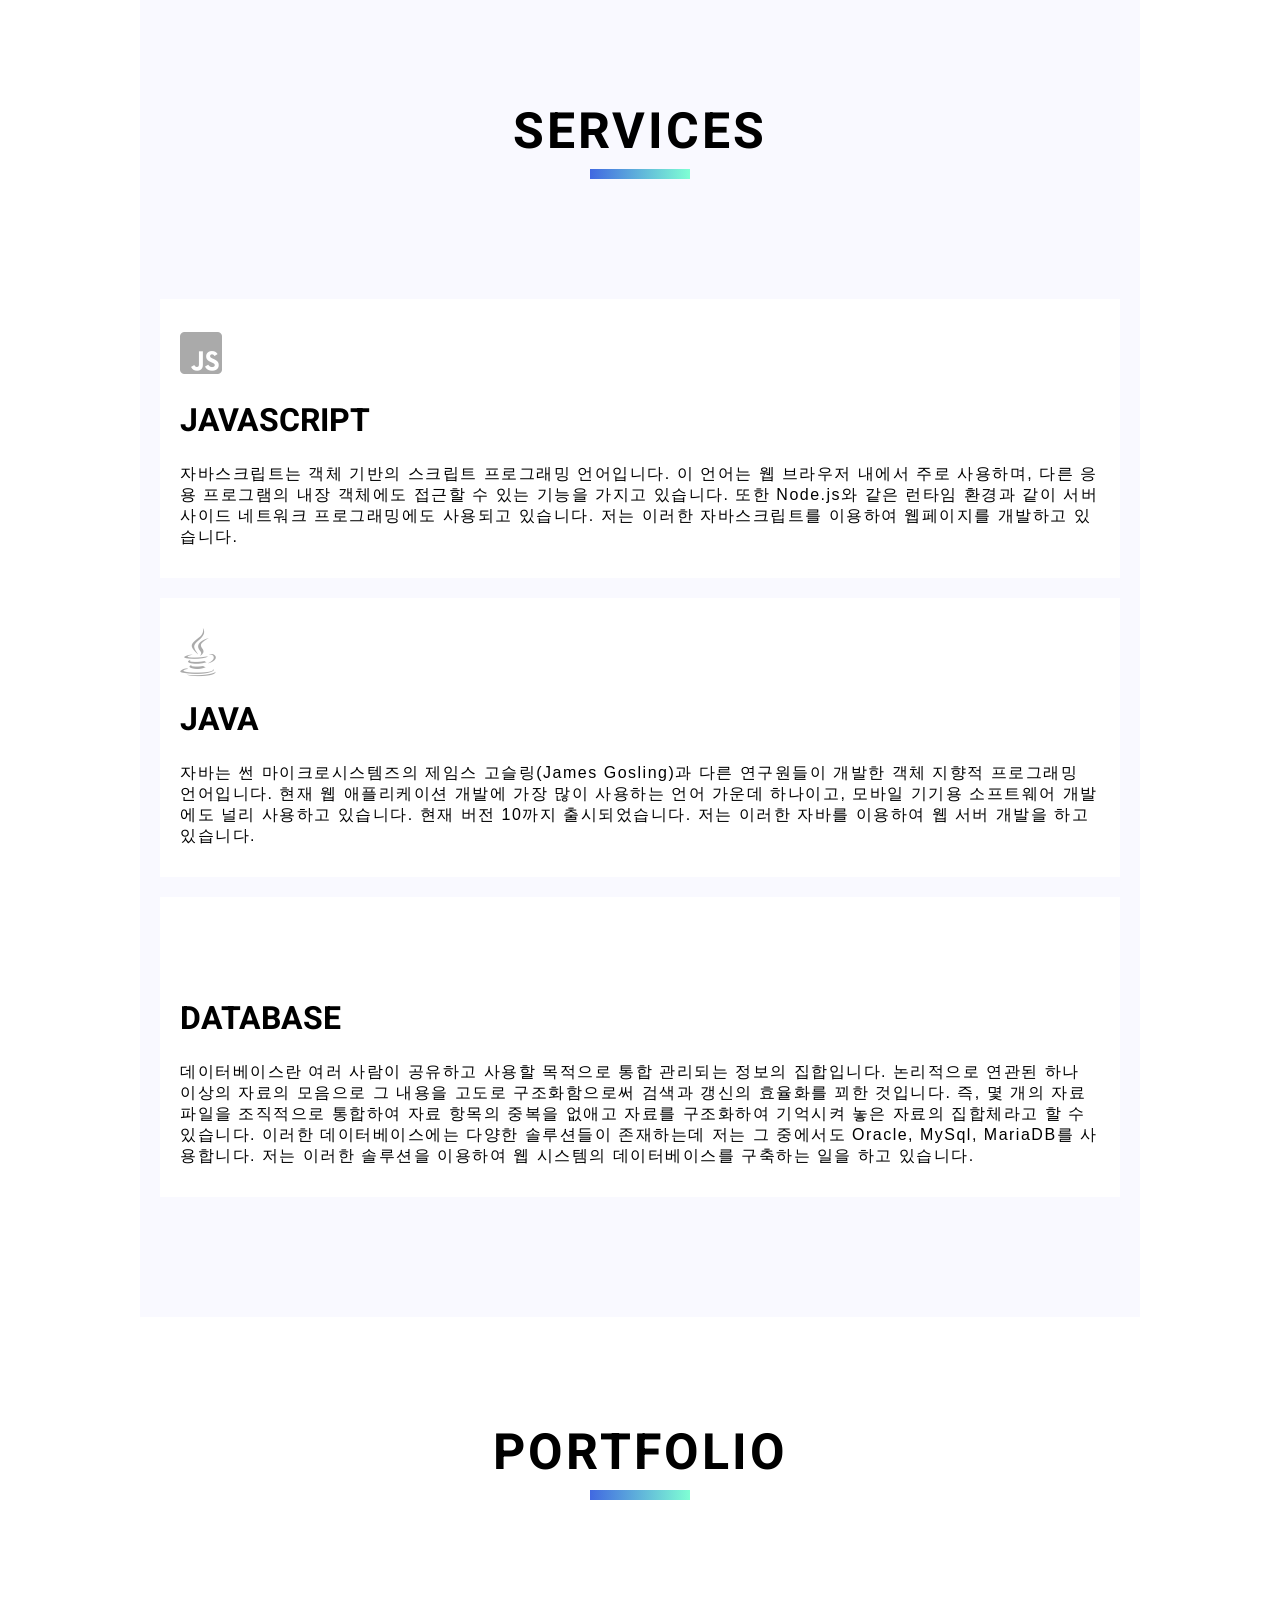
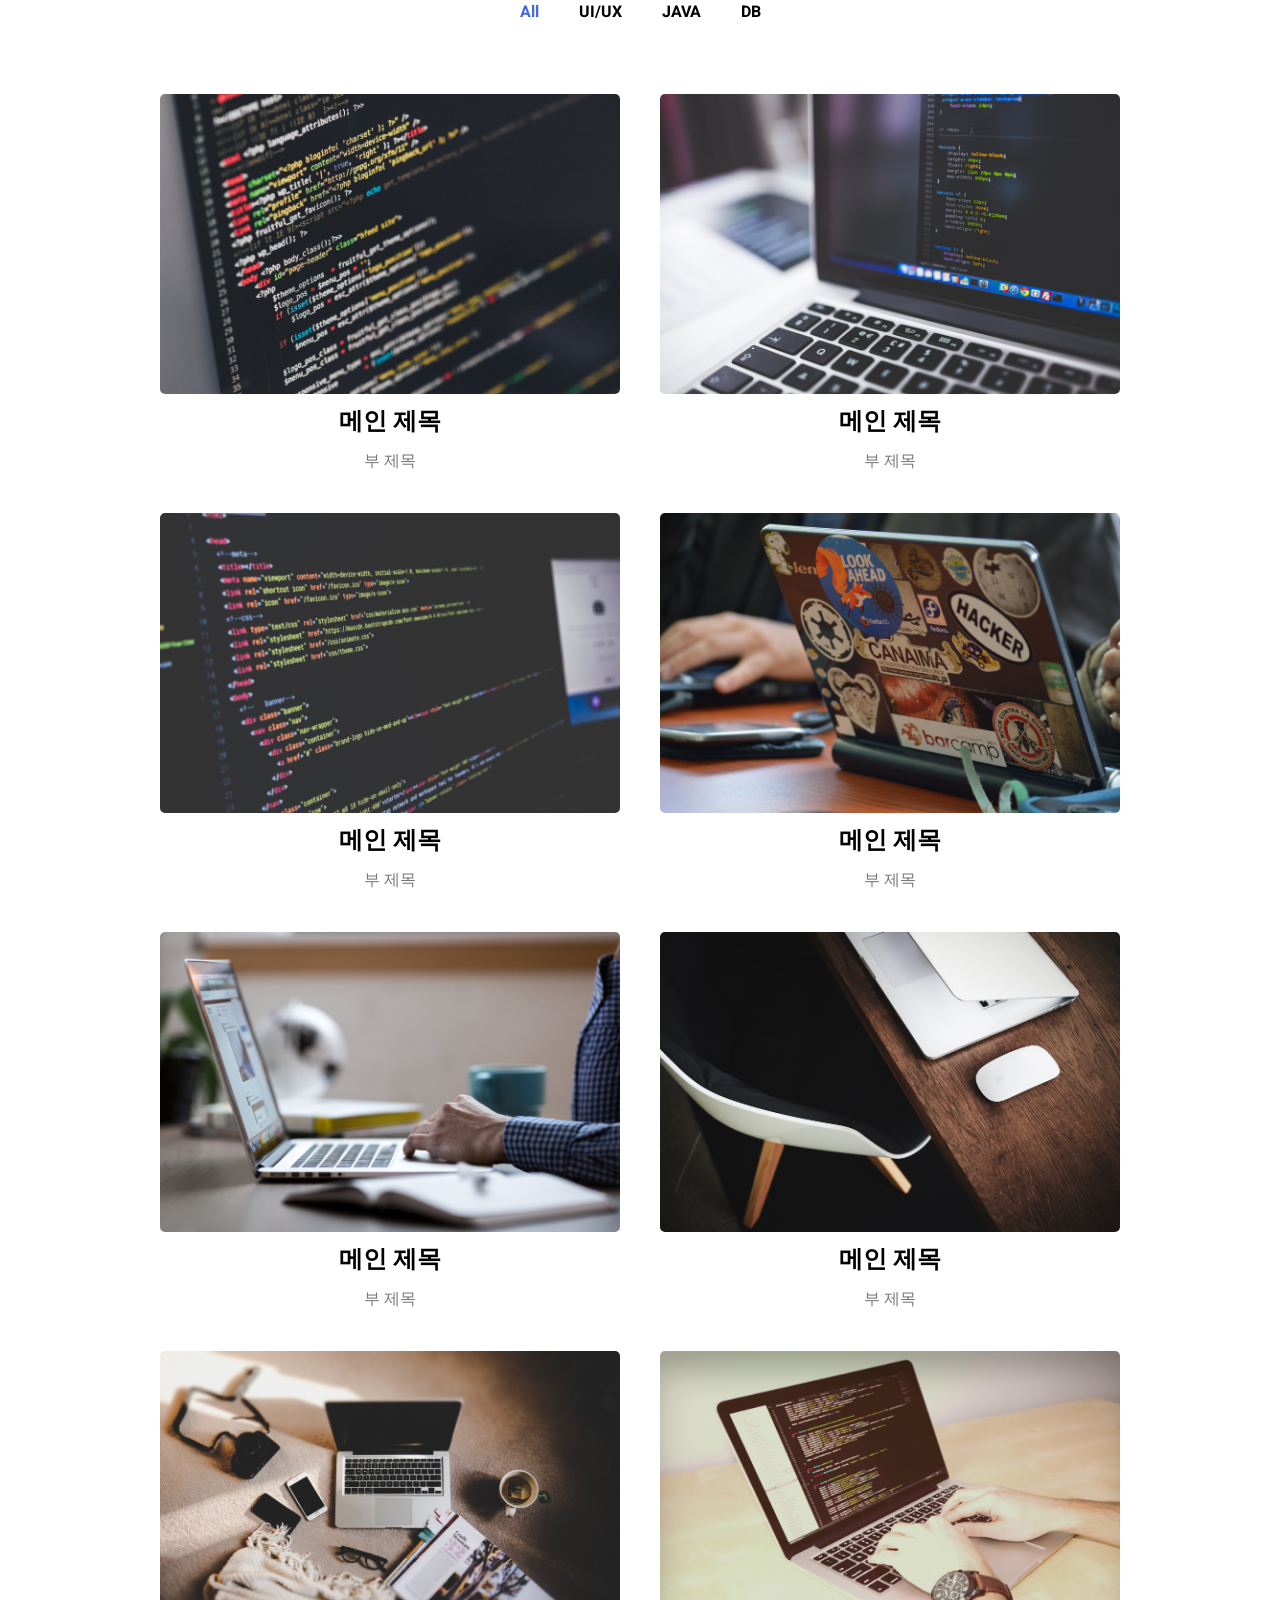
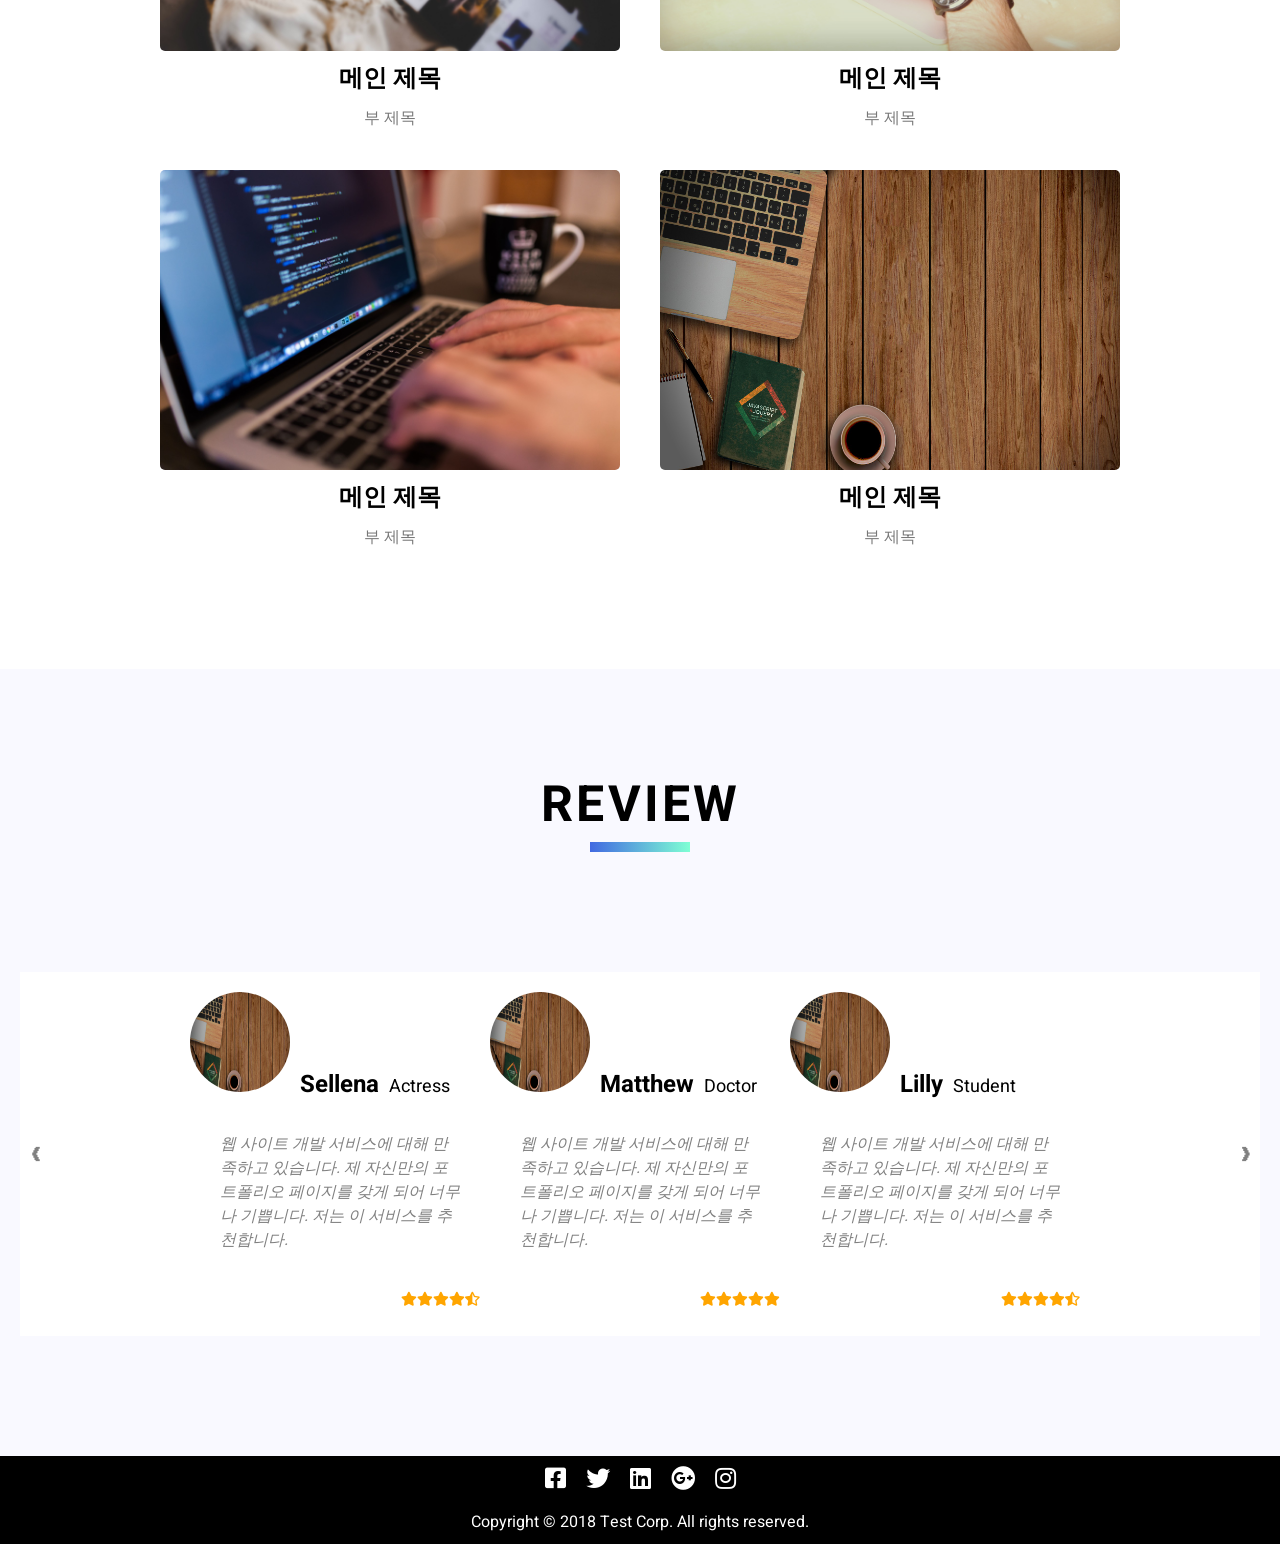
==== commit 746b2880: "portfolio.html" ====
--- a/index.html
+++ b/index.html
@@ -327,7 +327,7 @@
 
 				<div class="review-slide res-show">
 					<div class="image">
-						<img src="img/profile/actress-2868705_1920.jpg">
+						<img src="image/10.jpg">
 					</div>
 					<div class="name">
 						Sellena
@@ -350,7 +350,7 @@
 
 				<div class="review-slide show">
 					<div class="image">
-						<img src="img/profile/adult-1845814_1920.jpg">
+						<img src="image/10.jpg">
 					</div>
 					<div class="name">
 						Matthew
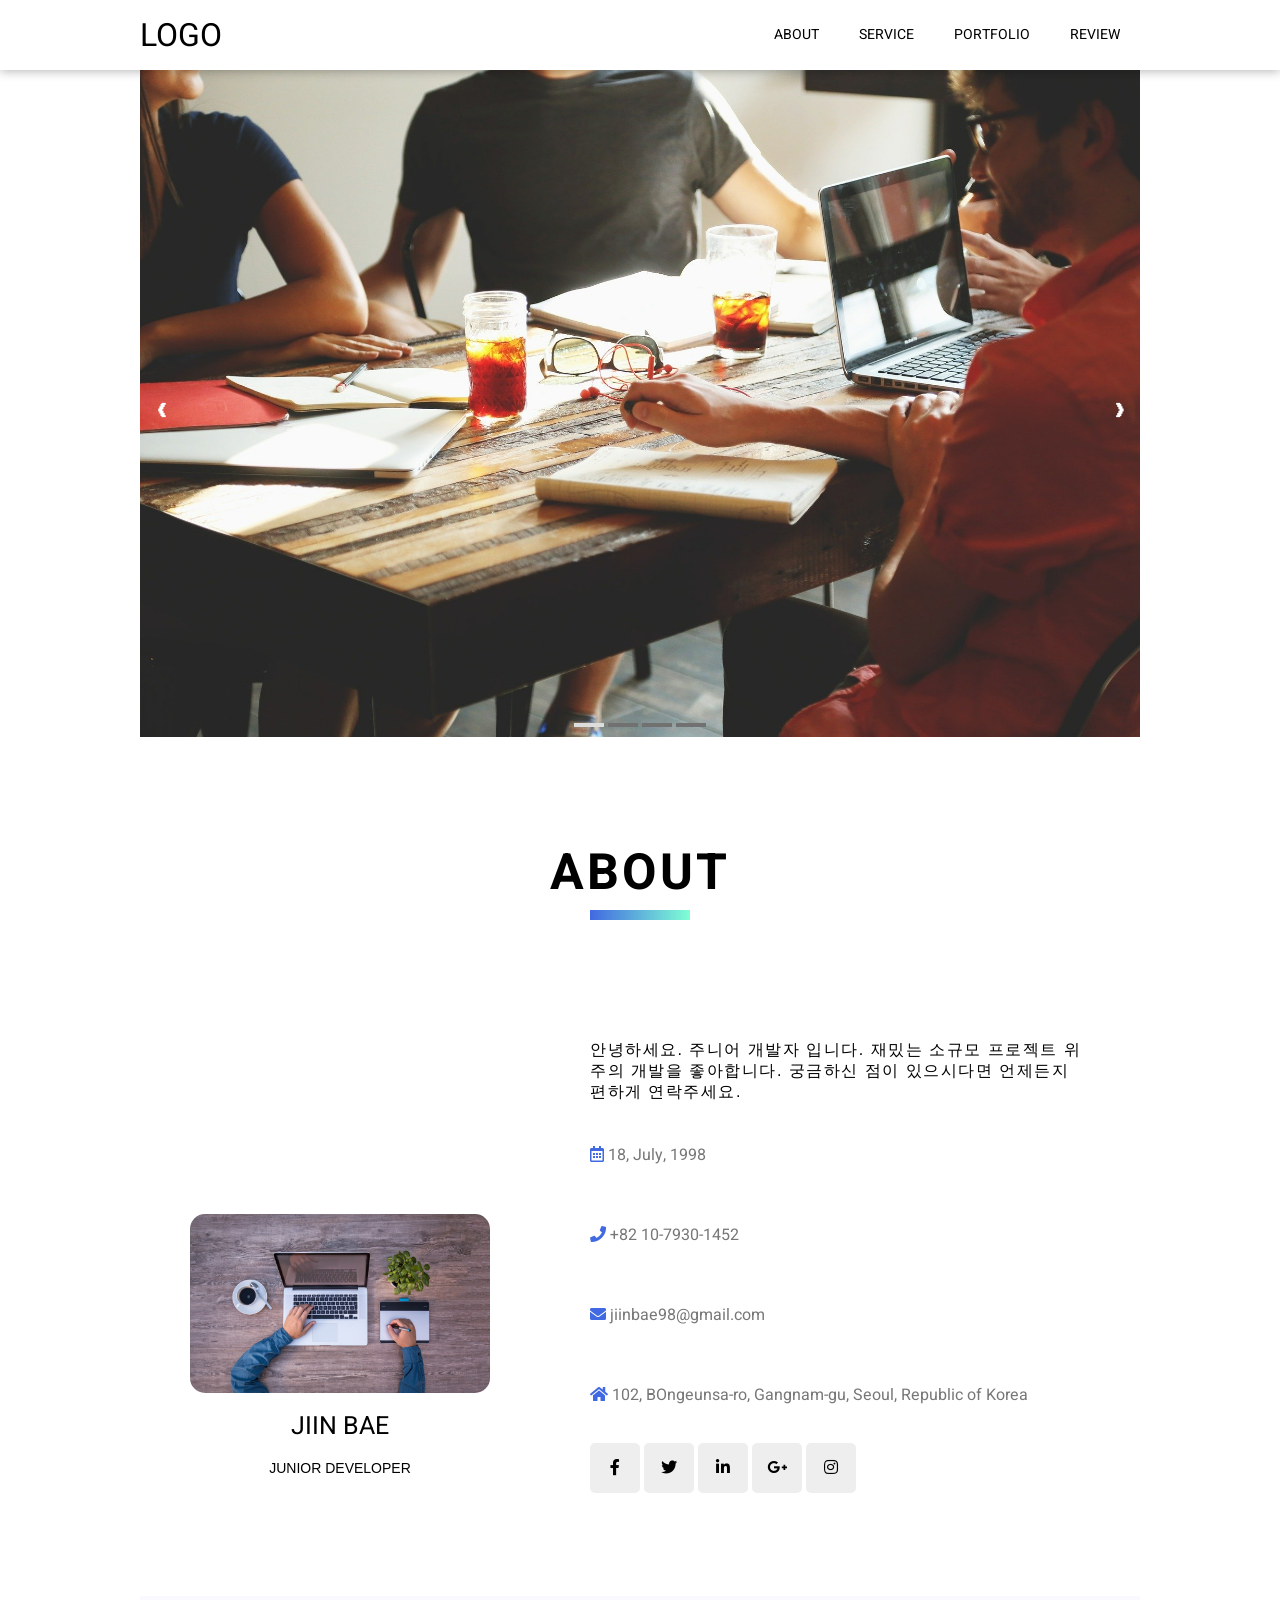
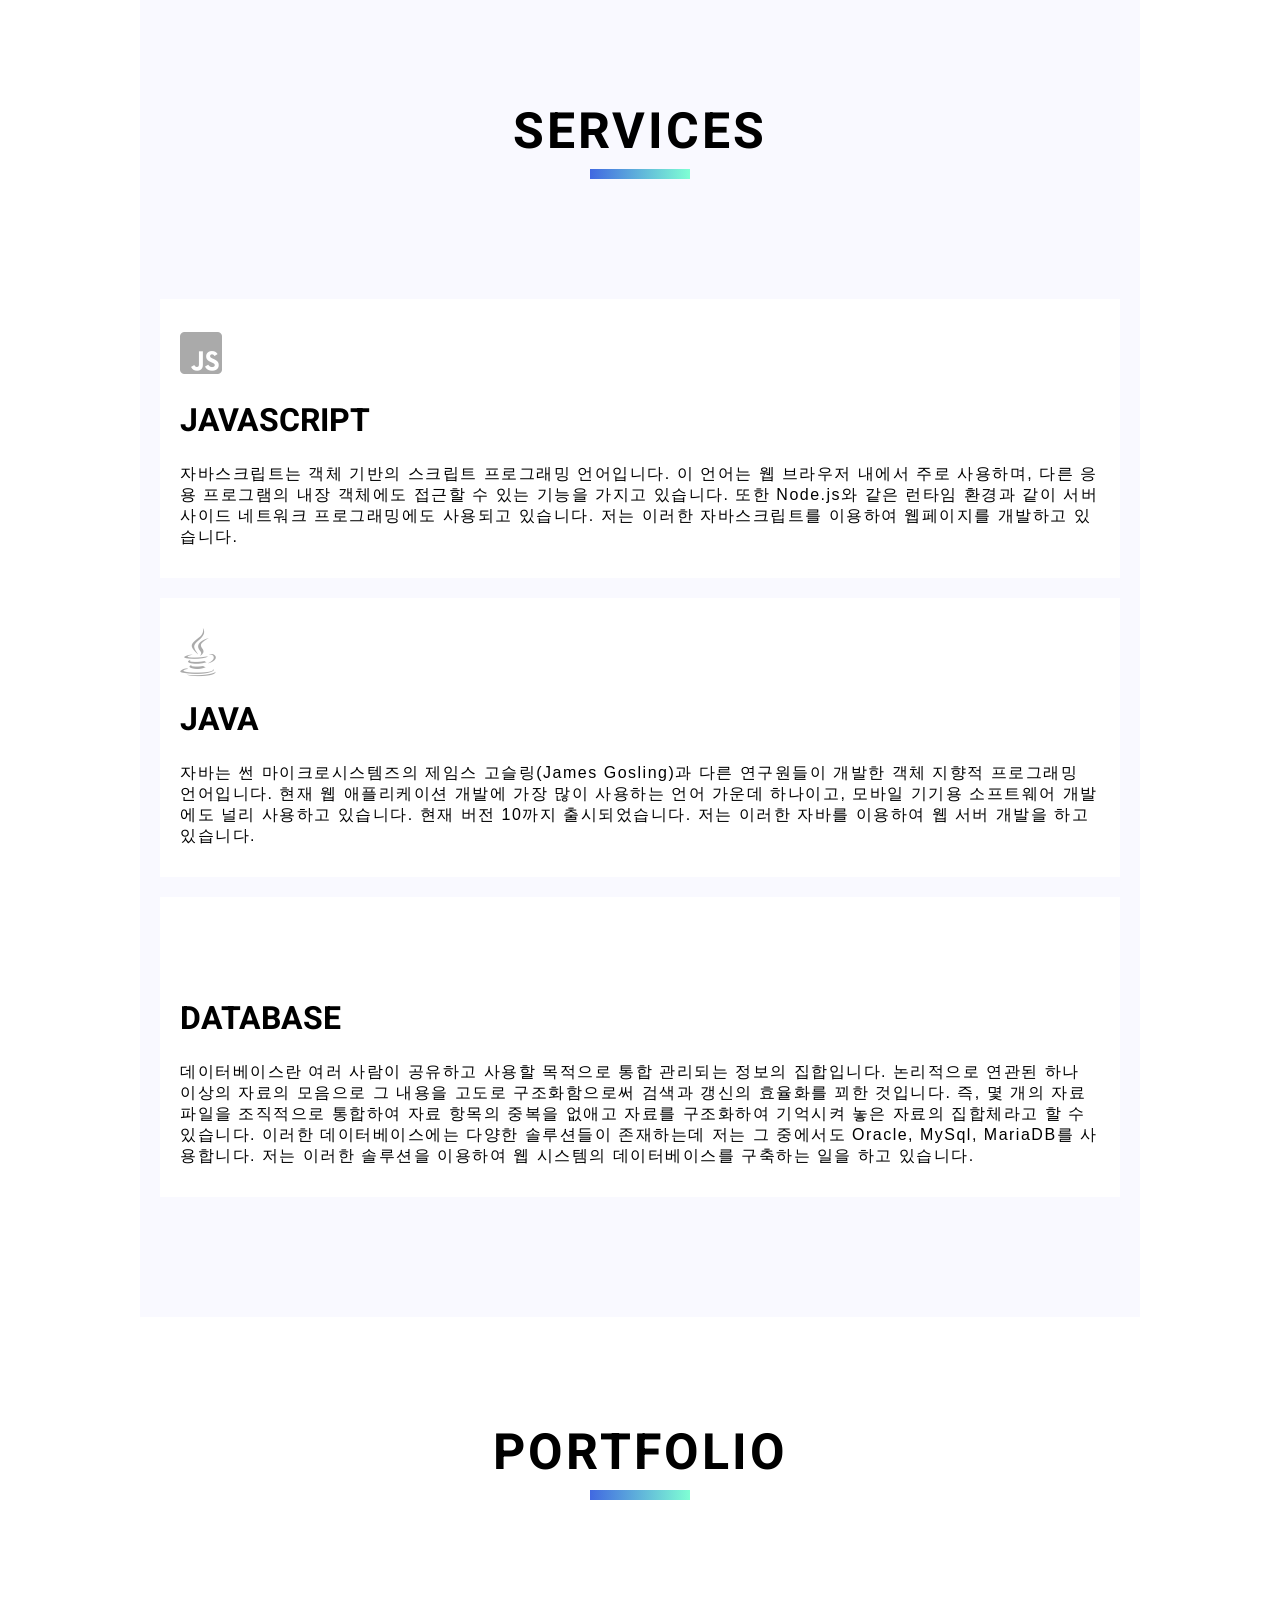
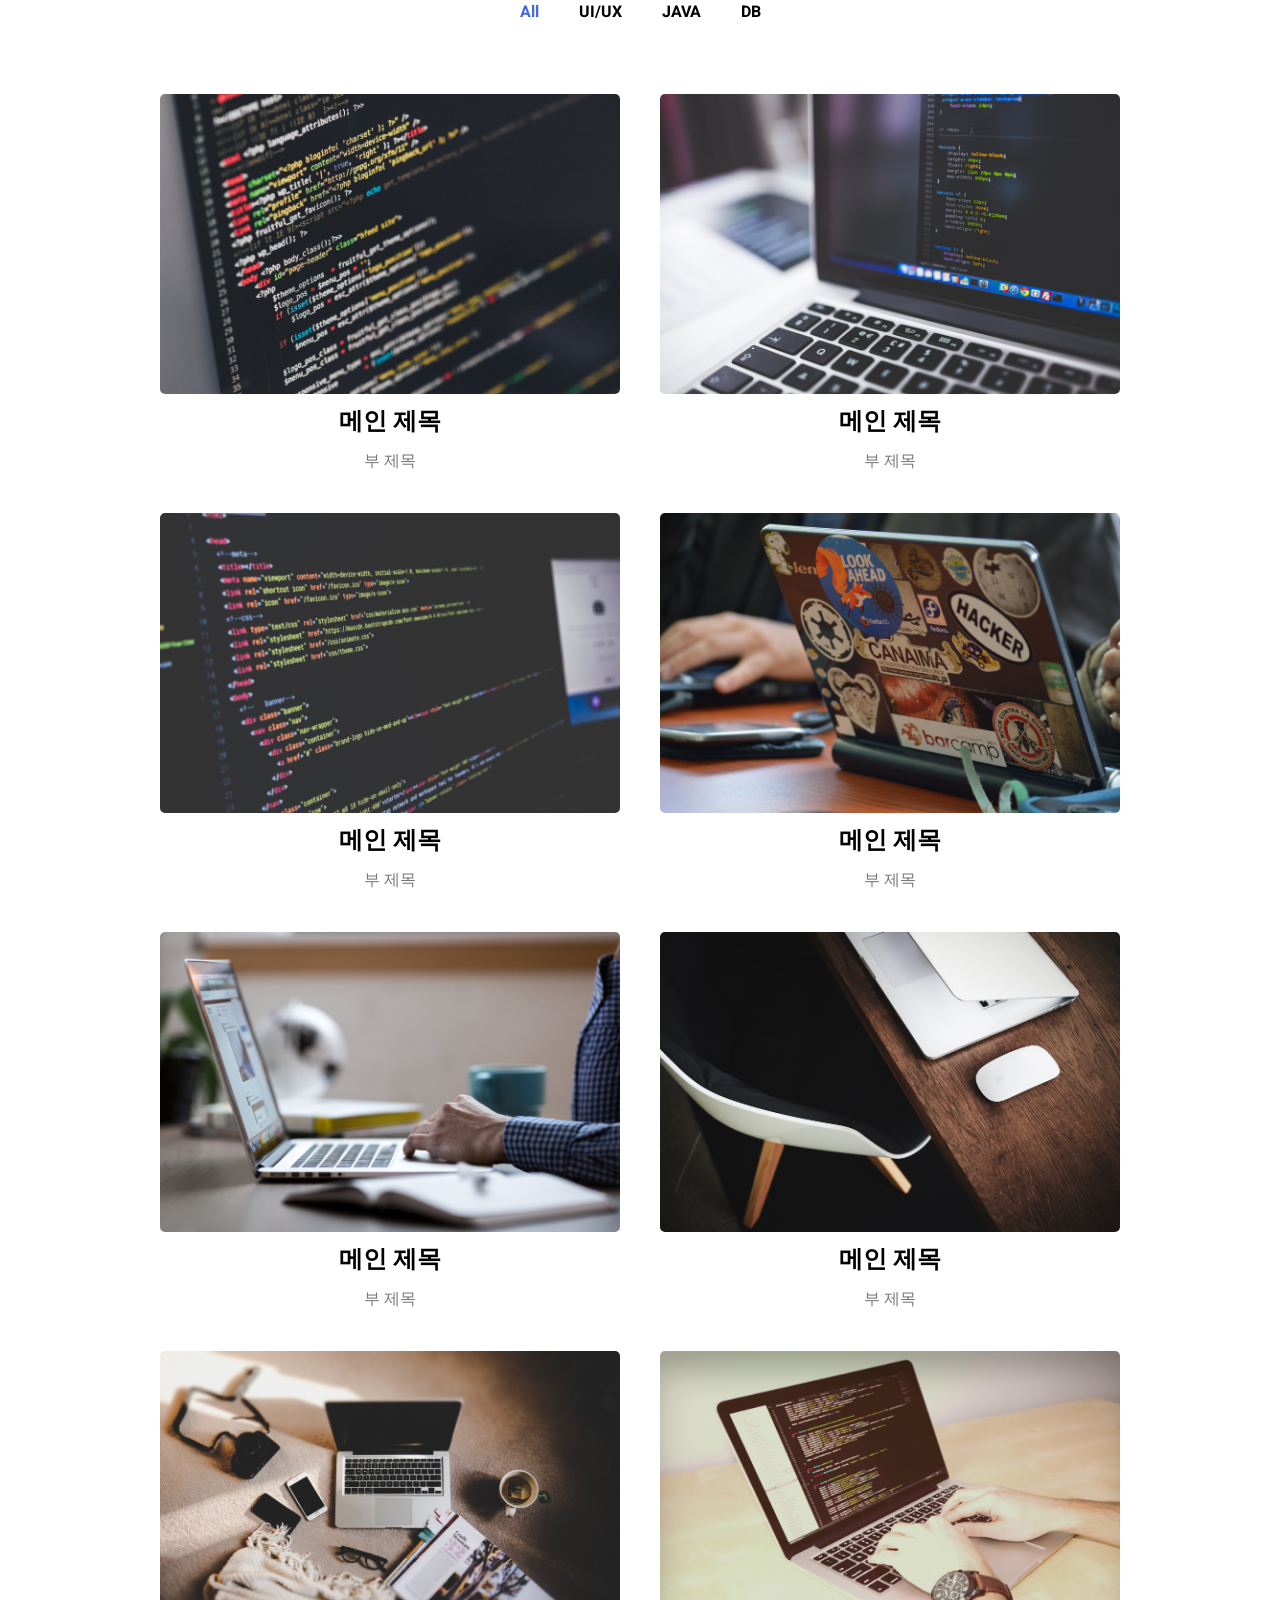
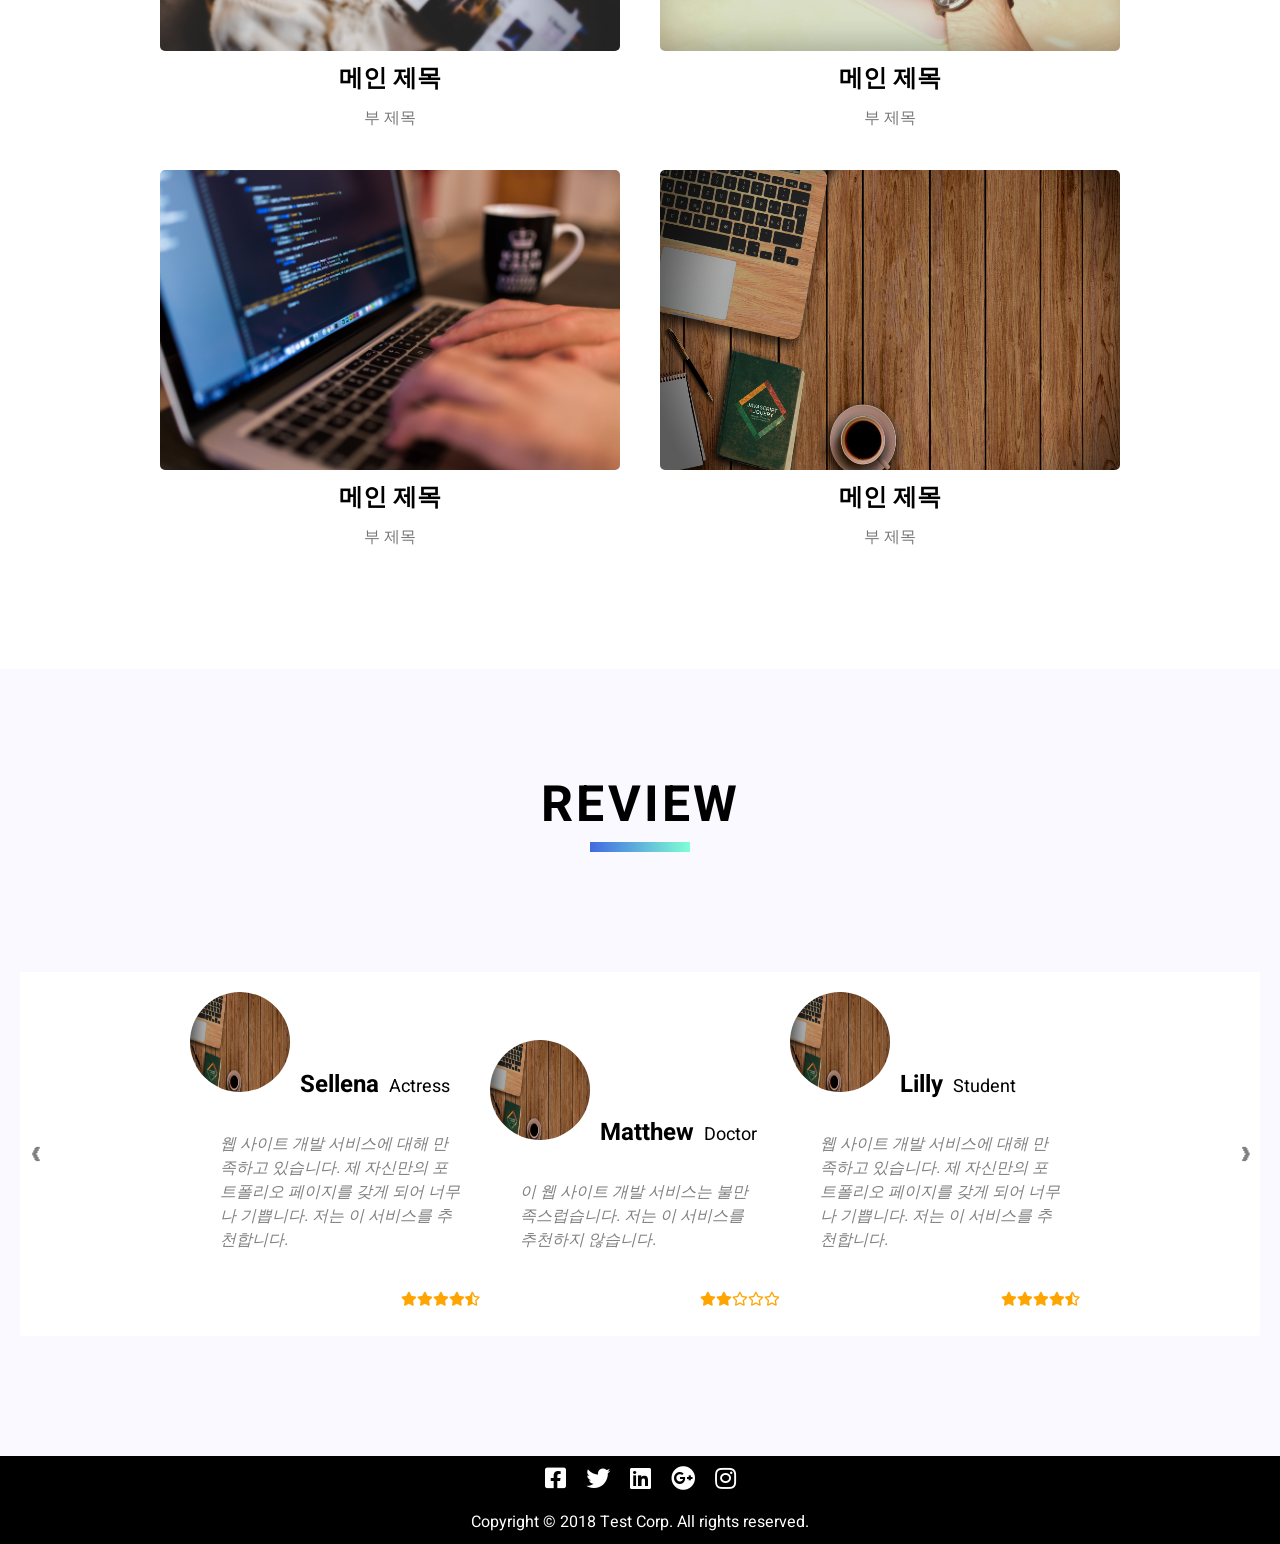
==== commit 6deb6f49: "portfolio.html" ====
--- a/index.html
+++ b/index.html
@@ -6,7 +6,7 @@
         <meta http-equiv= "X-UA-Compatible" content = "IE-edge">
         <meta name= "viewpoint" content = "width-device-width, initial-scale-1.0, maximum-scale-1.0, miminimum-scale-1.0, user-scalable-no">
 
-        <title>Portfolio - Navbar </title>
+        <title>Portfolio</title>
 
         <link rel="stylesheet" href="https://use.fontawesome.com/releases/v5.13.0/css/all.css" integrity="sha384-Bfad6CLCknfcloXFOyFnlgtENryhrpZCe29RTifKEixXQZ38WheV+i/6YWSzkz3V" crossorigin="anonymous">
         <link href="https://fonts.googleapis.com/css2?family=Heebo:wght@100;300;400;500;700;800;900&display=swap" rel="stylesheet">
@@ -360,14 +360,14 @@
 					</div>
 					<div class="text">
 						<i>
-						웹 사이트 개발 서비스에 대해 만족하고 있습니다. 제 자신만의 포트폴리오 페이지를 갖게 되어 너무나 기쁩니다. 저는 이 서비스를 추천합니다.</i>
-					</div>
-					<div class="rating">
-						<span class="fas fa-star"></span>
-						<span class="fas fa-star"></span>
-						<span class="fas fa-star"></span>
-						<span class="fas fa-star"></span>
-						<span class="fas fa-star"></span>
+						이 웹 사이트 개발 서비스는 불만족스럽습니다. 저는 이 서비스를 추천하지 않습니다.</i>
+					</div>
+					<div class="rating">
+						<span class="fas fa-star"></span>
+                        <span class="fas fa-star"></span>
+                        <span class="far fa-star"></span>
+                        <span class="far fa-star"></span>
+                        <span class="far fa-star"></span>
 					</div>
 				</div>
 
